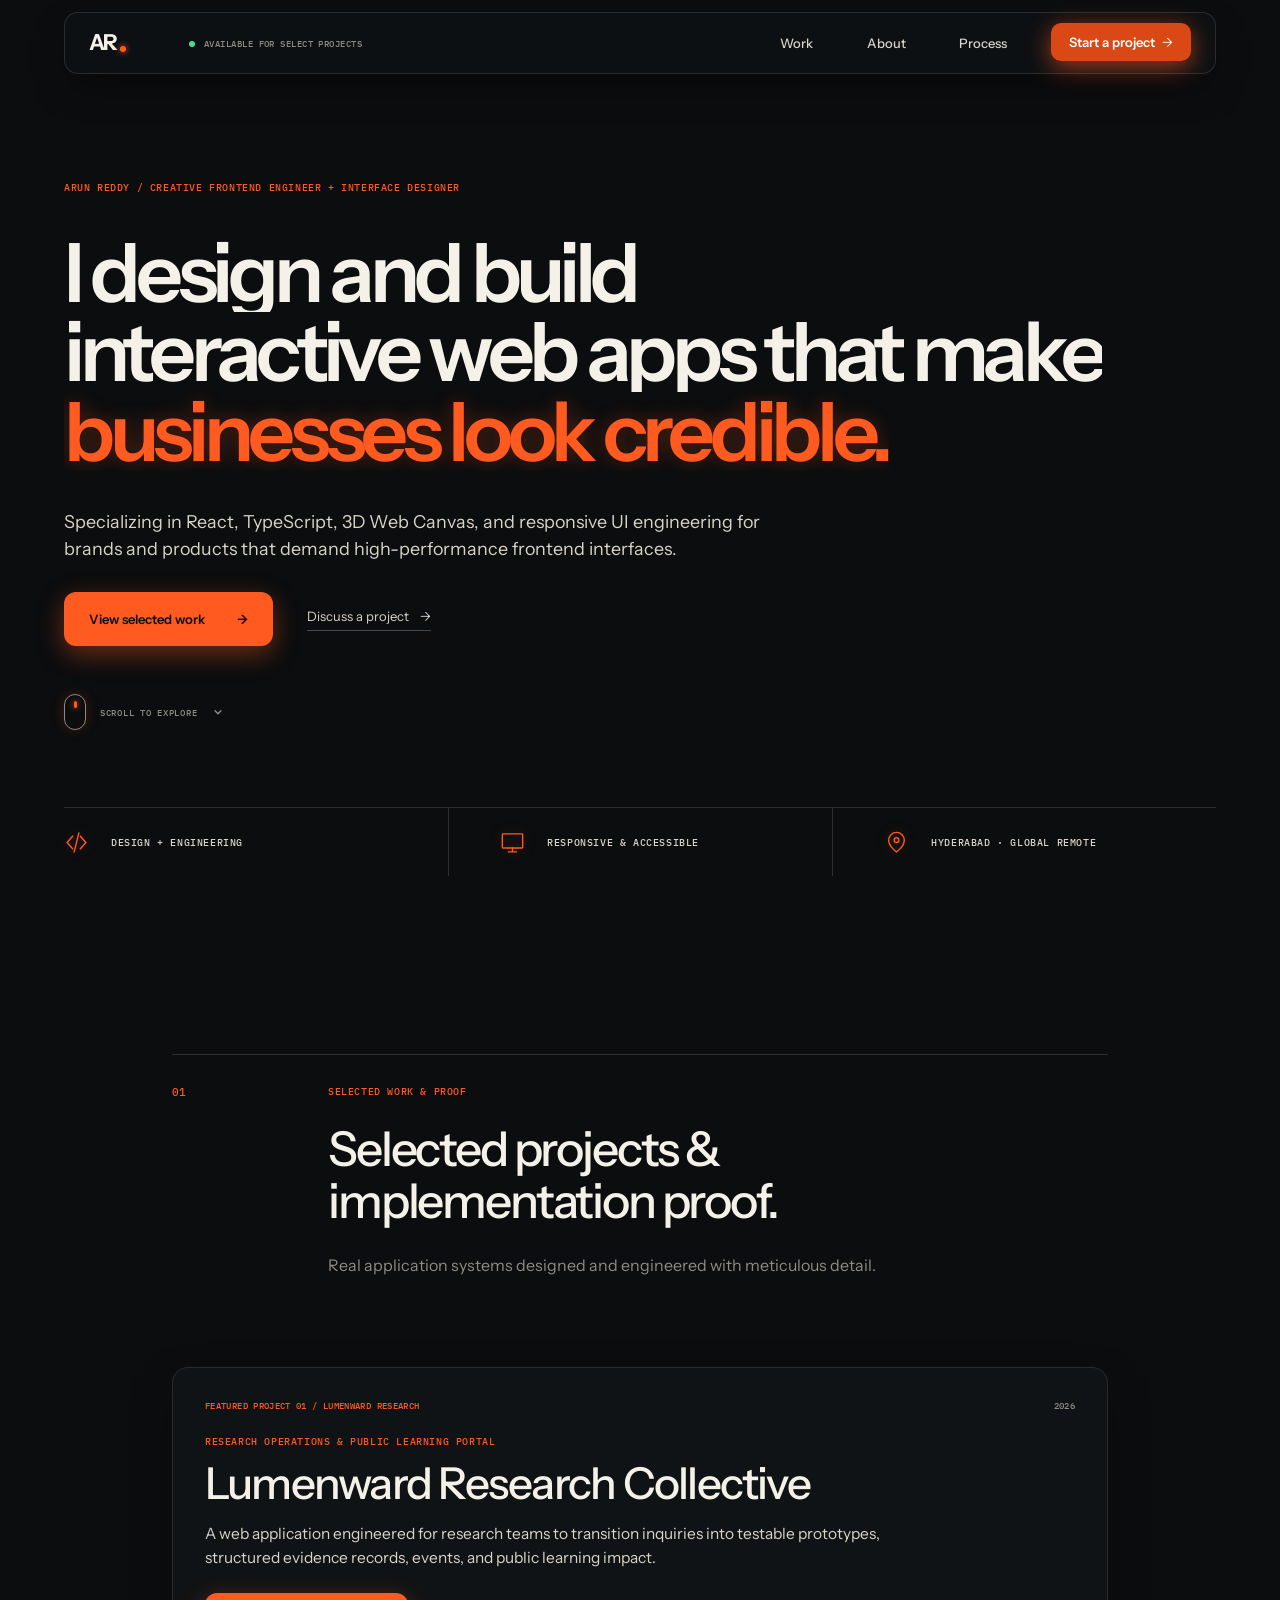
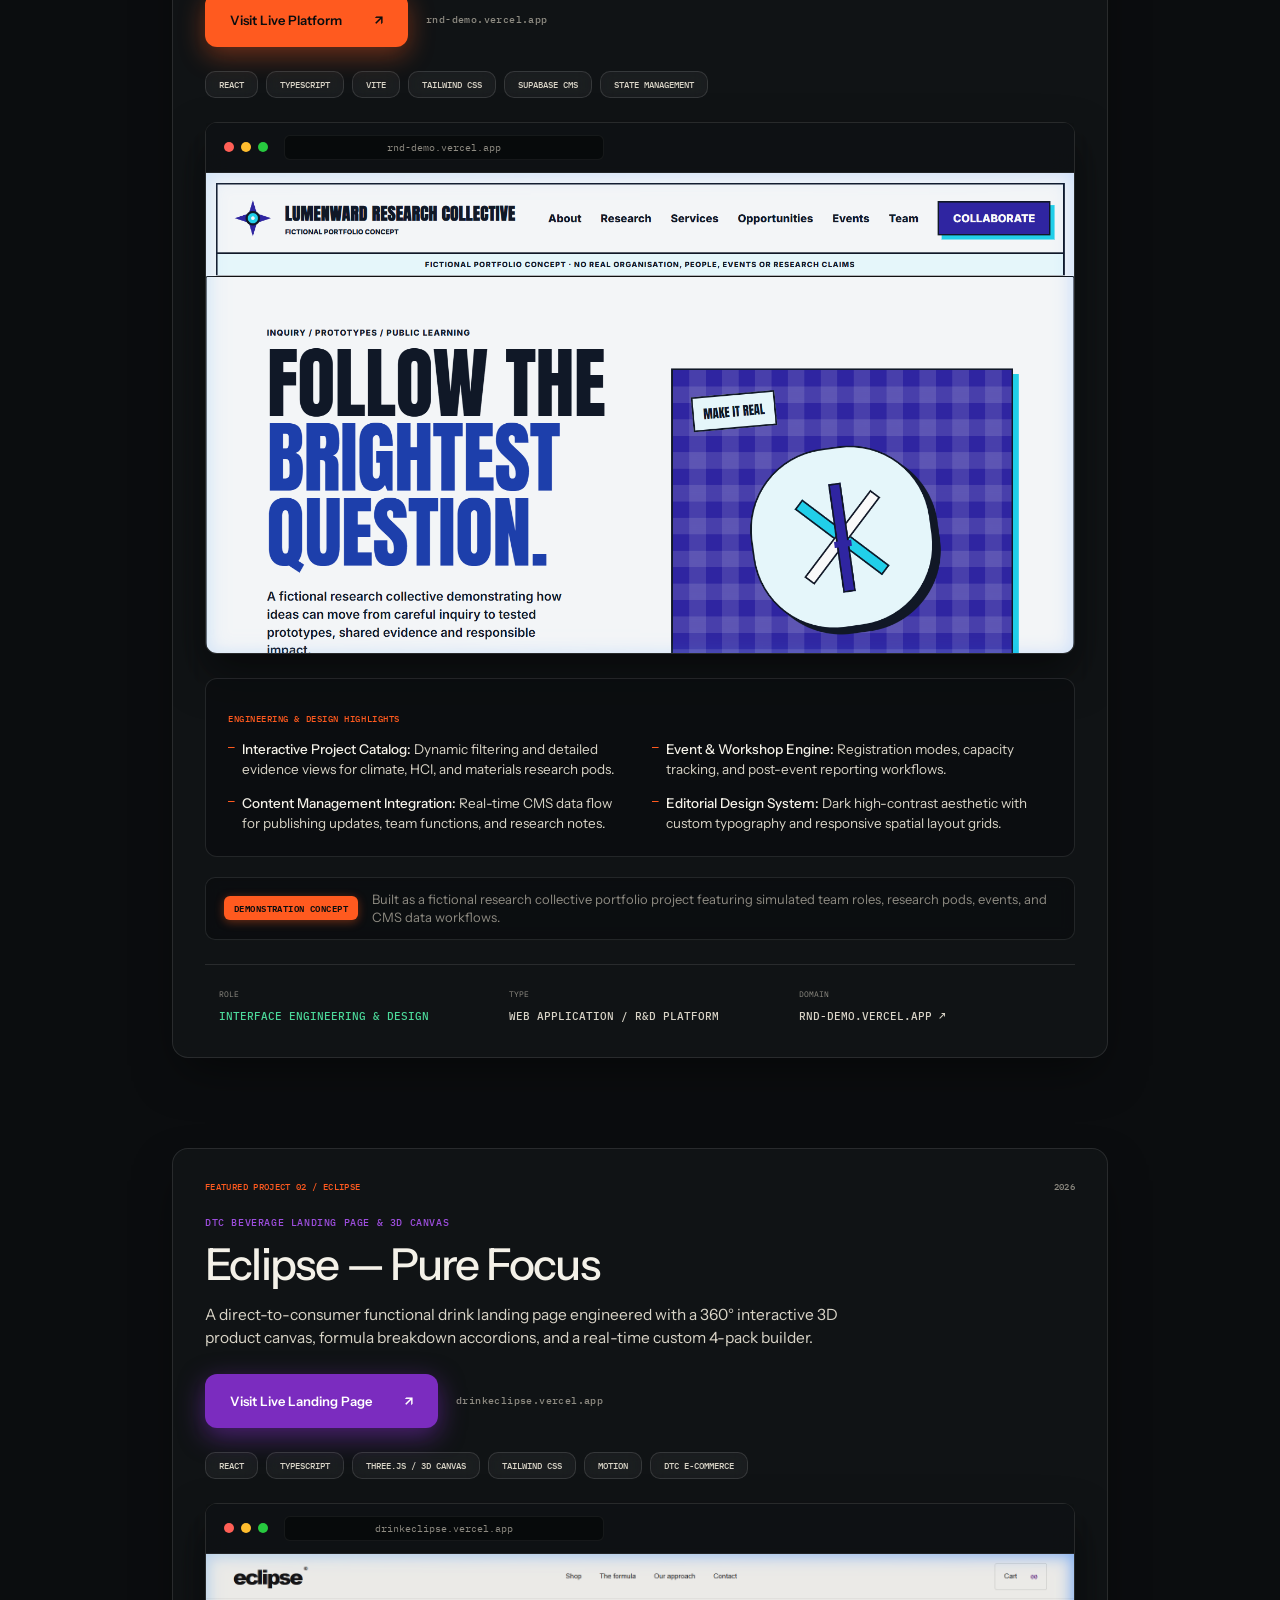
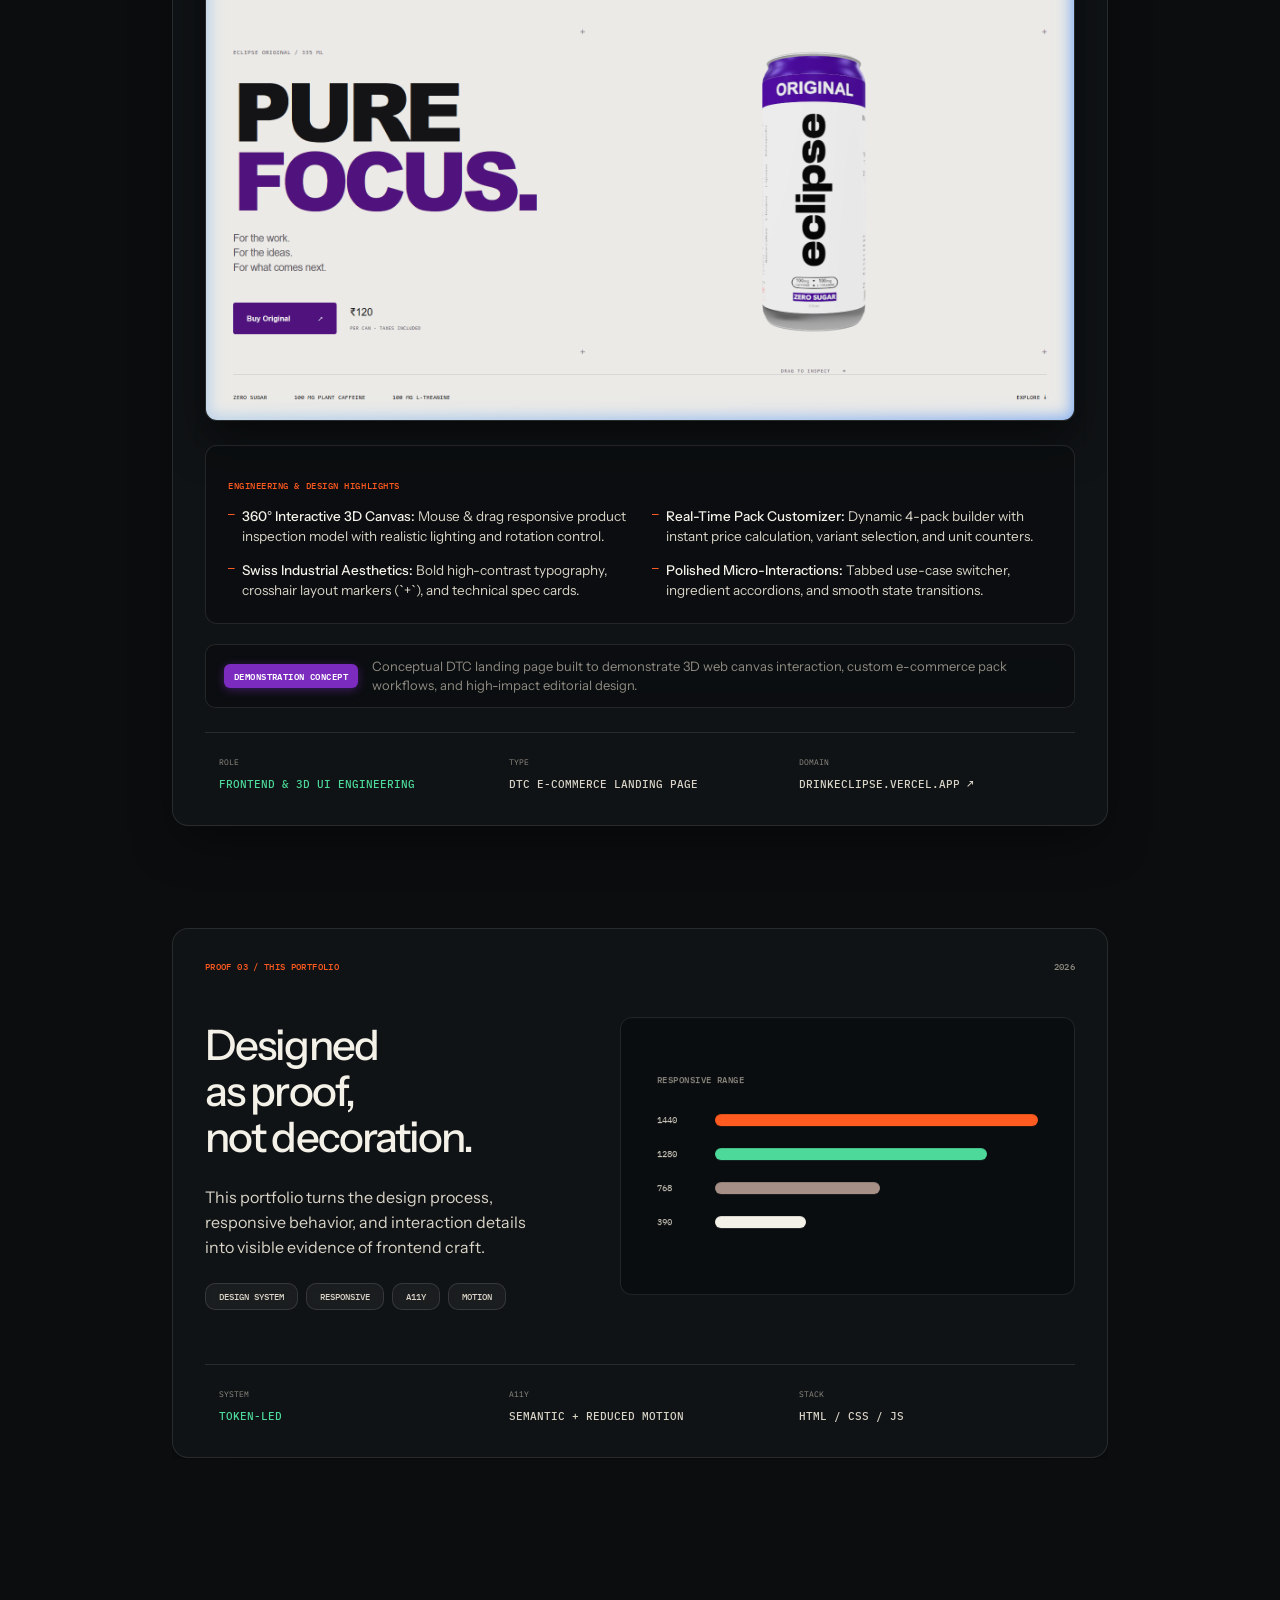
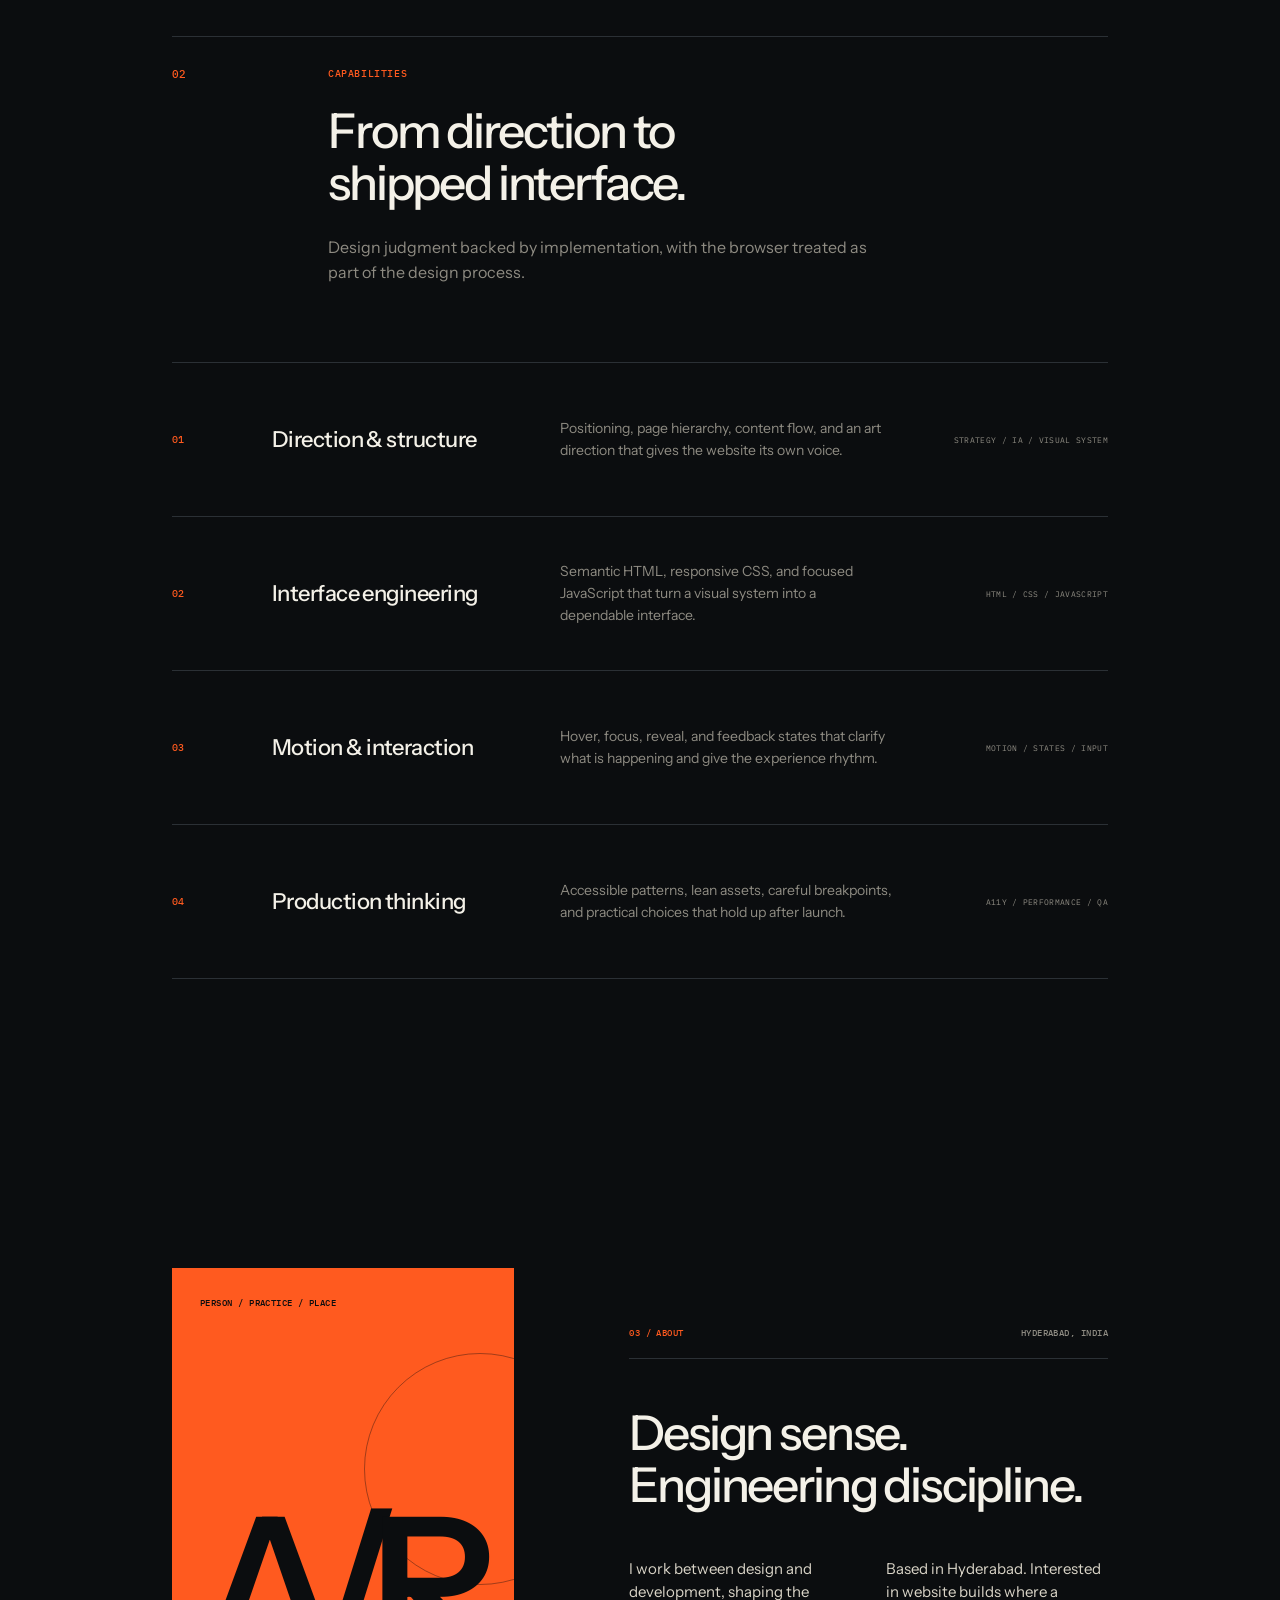
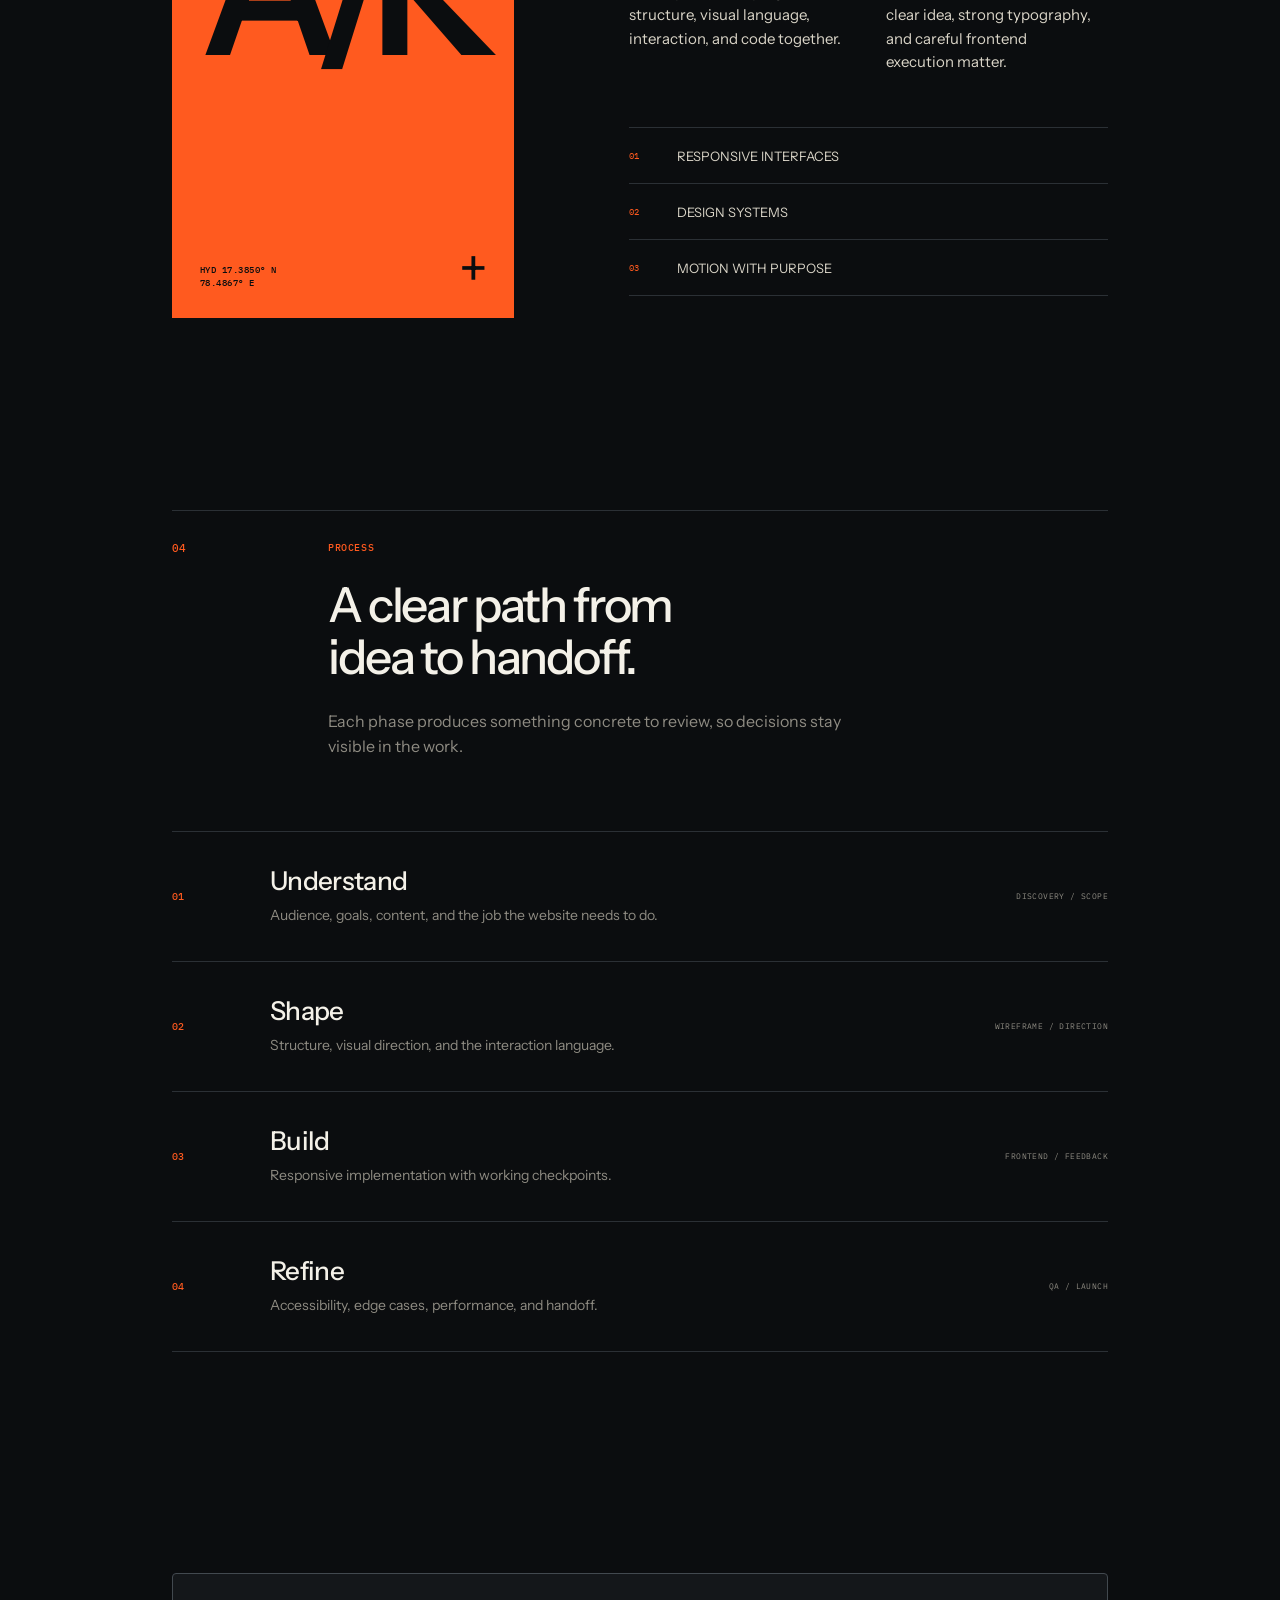
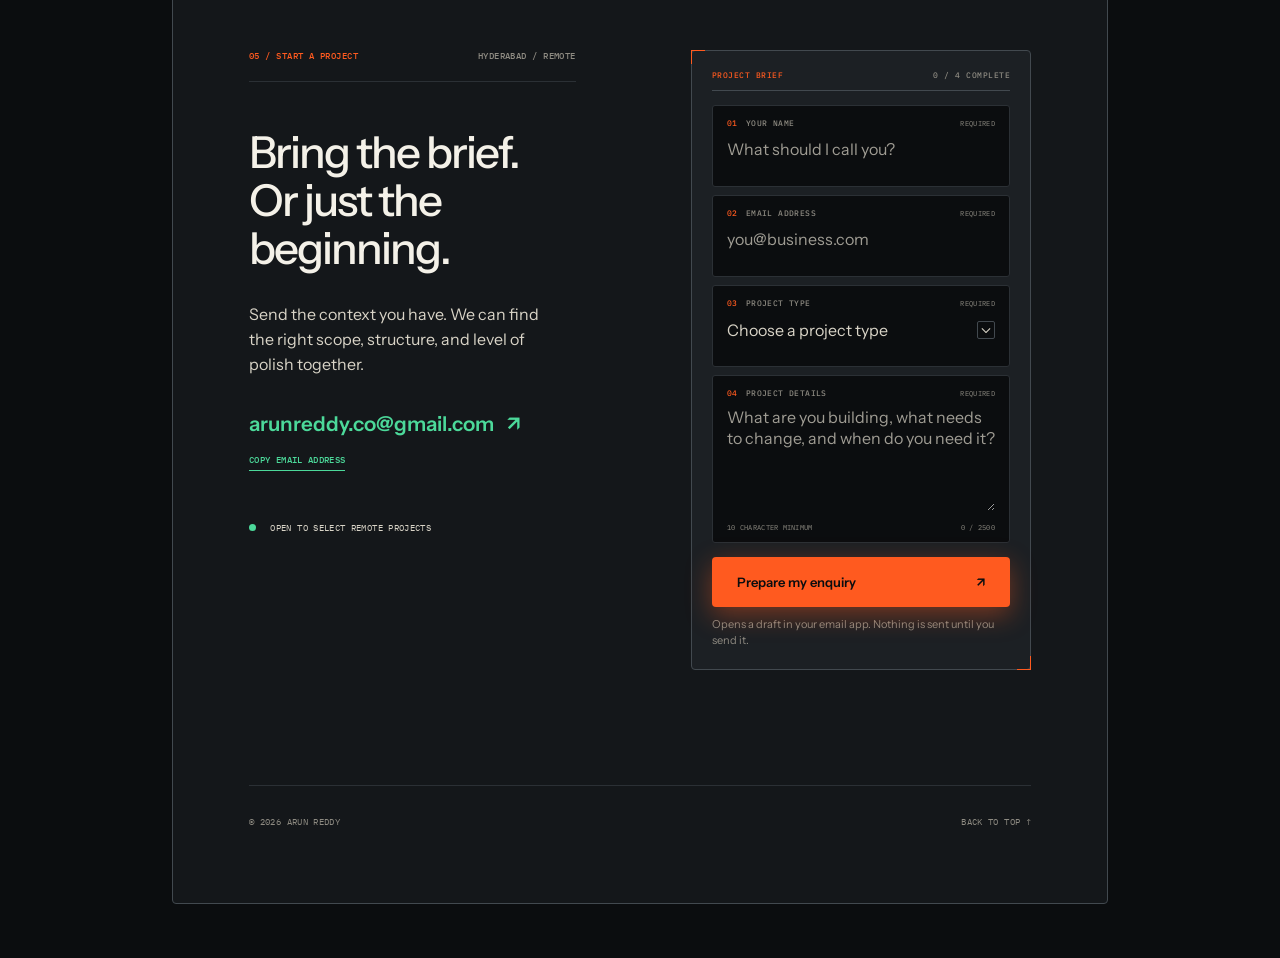
==== portfolio/index.html @ 7d965c07 "feat: complete SEO optimization and metadata setup for Cloudflare Pages" ====
<!doctype html>
<html lang="en">
<head>
  <meta charset="utf-8">
  <meta name="viewport" content="width=device-width, initial-scale=1">
  <meta name="theme-color" content="#0b0d0f">
  <title>Arun Reddy — Creative Frontend Engineer & Interface Designer</title>
  <meta name="description" content="Arun Reddy is a Creative Frontend Engineer & Interface Designer based in Hyderabad, India. Specializing in React, TypeScript, 3D Web Canvas, and motion-rich responsive web applications.">
  <meta name="keywords" content="Arun Reddy, Creative Frontend Engineer, Interface Designer Hyderabad, React Developer India, TypeScript, Three.js Developer, Responsive UI Engineering, Motion Design">
  <meta name="author" content="Arun Reddy">
  <link rel="canonical" href="https://arunreddy.pages.dev/">
  
  <!-- Open Graph / Facebook -->
  <meta property="og:type" content="website">
  <meta property="og:url" content="https://arunreddy.pages.dev/">
  <meta property="og:title" content="Arun Reddy — Creative Frontend Engineer & Interface Designer">
  <meta property="og:description" content="Creative Frontend Engineer & Interface Designer in Hyderabad. Crafting high-performance React applications, 3D Web Canvas interfaces, and responsive web products.">
  <meta property="og:image" content="https://arunreddy.pages.dev/assets/og-image.png">
  <meta property="og:locale" content="en_IN">
  <meta property="og:site_name" content="Arun Reddy Portfolio">

  <!-- Twitter Card -->
  <meta name="twitter:card" content="summary_large_image">
  <meta name="twitter:url" content="https://arunreddy.pages.dev/">
  <meta name="twitter:title" content="Arun Reddy — Creative Frontend Engineer & Interface Designer">
  <meta name="twitter:description" content="Creative Frontend Engineer & Interface Designer in Hyderabad. Specializing in React, Three.js 3D web canvas, and responsive UI engineering.">
  <meta name="twitter:image" content="https://arunreddy.pages.dev/assets/og-image.png">

  <link rel="preconnect" href="https://fonts.googleapis.com">
  <link rel="preconnect" href="https://fonts.gstatic.com" crossorigin>
  <link href="https://fonts.googleapis.com/css2?family=IBM+Plex+Mono:wght@400;500&family=Instrument+Sans:wdth,wght@75..100,400..700&display=swap" rel="stylesheet">
  <link rel="icon" href="assets/favicon.svg" type="image/svg+xml">
  <script>document.documentElement.classList.add('js')</script>
  <link rel="stylesheet" href="styles.css?v=15">

  <!-- Structured Data (JSON-LD) for Schema.org -->
  <script type="application/ld+json">
  {
    "@context": "https://schema.org",
    "@graph": [
      {
        "@type": "Person",
        "@id": "https://arunreddy.pages.dev/#person",
        "name": "Arun Reddy",
        "url": "https://arunreddy.pages.dev/",
        "email": "mailto:arunreddy.co@gmail.com",
        "jobTitle": "Creative Frontend Engineer & Interface Designer",
        "description": "Creative Frontend Engineer & Interface Designer specializing in React, TypeScript, Three.js 3D web canvas, and responsive design systems.",
        "address": {
          "@type": "PostalAddress",
          "addressLocality": "Hyderabad",
          "addressRegion": "Telangana",
          "addressCountry": "IN"
        },
        "knowsAbout": [
          "Frontend Engineering",
          "Interface Design",
          "React",
          "TypeScript",
          "Three.js",
          "Motion Design",
          "Responsive Design Systems",
          "Web Performance Optimization"
        ]
      },
      {
        "@type": "WebSite",
        "@id": "https://arunreddy.pages.dev/#website",
        "url": "https://arunreddy.pages.dev/",
        "name": "Arun Reddy — Portfolio",
        "description": "Personal developer portfolio of Arun Reddy, Creative Frontend Engineer & Interface Designer.",
        "publisher": {
          "@id": "https://arunreddy.pages.dev/#person"
        },
        "inLanguage": "en-US"
      },
      {
        "@type": "ItemList",
        "@id": "https://arunreddy.pages.dev/#projects",
        "name": "Featured Engineering Projects & Work Proof",
        "itemListElement": [
          {
            "@type": "ListItem",
            "position": 1,
            "item": {
              "@type": "SoftwareApplication",
              "name": "Lumenward Research Collective",
              "applicationCategory": "DeveloperApplication",
              "operatingSystem": "Web",
              "url": "https://rnd-demo.vercel.app",
              "description": "Research operations and public learning portal engineered with React, TypeScript, and Supabase CMS integration."
            }
          },
          {
            "@type": "ListItem",
            "position": 2,
            "item": {
              "@type": "SoftwareApplication",
              "name": "Eclipse Functional Drink",
              "applicationCategory": "ECommerceApplication",
              "operatingSystem": "Web",
              "url": "https://drinkeclipse.vercel.app",
              "description": "Direct-to-consumer beverage landing page with a 360° interactive Three.js 3D product canvas and custom pack builder."
            }
          }
        ]
      }
    ]
  }
  </script>
  <script src="app.js?v=10" defer></script>
</head>
<body>
  <a class="skip-link" href="#main">Skip to content</a>
  <header class="site-header" data-header>
    <div class="site-header__inner shell">
      <a class="wordmark" href="#main" aria-label="Arun Reddy, home"><span>AR</span><i aria-hidden="true"></i></a>
      <p class="site-status"><span class="status-dot" aria-hidden="true"></span>Available for select projects</p>
      <button class="menu-toggle" type="button" aria-expanded="false" aria-controls="primary-nav" aria-label="Open navigation menu"><span class="menu-label">Menu</span><span class="menu-icon" aria-hidden="true"></span></button>
      <nav class="primary-nav" id="primary-nav" aria-label="Main navigation">
        <a href="#work"><span class="nav-label">Work</span></a><a href="#about"><span class="nav-label">About</span></a><a href="#process"><span class="nav-label">Process</span></a><a class="primary-nav__contact" href="#contact"><span class="nav-label">Start a project <b aria-hidden="true">→</b></span></a>
      </nav>
    </div>
    <i class="site-progress" aria-hidden="true"></i>
  </header>

  <main id="main" tabindex="-1">
    <section class="hero shell" aria-labelledby="hero-title">
      <div class="hero__copy">
        <p class="eyebrow hero-meta">Arun Reddy / Creative Frontend Engineer + Interface Designer</p>
        <h1 id="hero-title"><span class="hero-line"><span>I design and build</span></span><br><span class="hero-line"><span>interactive web apps that make</span></span><br><span class="hero-line"><span><em>businesses look credible.</em></span></span></h1>
        <p class="hero__lede">Specializing in React, TypeScript, 3D Web Canvas, and responsive UI engineering for brands and products that demand high-performance frontend interfaces.</p>
        <div class="hero__actions">
          <a class="button button--primary" href="#work">View selected work <span aria-hidden="true">→</span></a>
          <a class="text-link" href="#contact">Discuss a project <span aria-hidden="true">→</span></a>
        </div>

        <a class="hero-scroll-indicator" href="#work" aria-label="Scroll down to selected work">
          <div class="mouse-icon">
            <span class="mouse-wheel"></span>
          </div>
          <span class="scroll-text">Scroll to explore</span>
          <svg class="scroll-arrow" viewBox="0 0 24 24" width="14" height="14" fill="none" stroke="currentColor" stroke-width="2.5" stroke-linecap="round" stroke-linejoin="round" aria-hidden="true"><path d="M7 10l5 5 5-5"/></svg>
        </a>
      </div>
      <ul class="hero-trust" aria-label="Service qualities">
        <li><svg viewBox="0 0 32 32" aria-hidden="true"><path d="m11 8-7 8 7 8M21 8l7 8-7 8M19 4l-6 24"/></svg><span>Design + Engineering</span></li>
        <li><svg viewBox="0 0 32 32" aria-hidden="true"><rect x="3" y="5" width="26" height="18" rx="1"/><path d="M11 28h10M16 23v5"/></svg><span>Responsive & Accessible</span></li>
        <li><svg viewBox="0 0 32 32" aria-hidden="true"><path d="M26 13c0 8-10 15-10 15S6 21 6 13a10 10 0 0 1 20 0Z"/><circle cx="16" cy="13" r="3"/></svg><span>Hyderabad · Global Remote</span></li>
      </ul>
    </section>

    <section class="section proof-section shell" id="work" aria-labelledby="work-title">
      <header class="section-heading reveal"><p class="section-heading__index">01</p><div><p class="eyebrow">Selected Work & Proof</p><h2 id="work-title">Selected projects & implementation proof.</h2><p>Real application systems designed and engineered with meticulous detail.</p></div></header>
      
      <article class="featured-project-card reveal">
        <div class="featured-project-card__head">
          <span>Featured Project 01 / Lumenward Research</span>
          <span>2026</span>
        </div>

        <div class="featured-project-card__intro">
          <p class="eyebrow project-eyebrow">Research Operations & Public Learning Portal</p>
          <h3>Lumenward Research Collective</h3>
          <p class="featured-project-card__lede">A web application engineered for research teams to transition inquiries into testable prototypes, structured evidence records, events, and public learning impact.</p>
          <div class="featured-project-card__actions">
            <a class="button button--primary" href="https://rnd-demo.vercel.app" target="_blank" rel="noopener noreferrer">
              Visit Live Platform <span aria-hidden="true">↗</span>
            </a>
            <span class="project-domain-badge">rnd-demo.vercel.app</span>
          </div>
          <ul class="tag-list" aria-label="Project stack & capabilities">
            <li>React</li>
            <li>TypeScript</li>
            <li>Vite</li>
            <li>Tailwind CSS</li>
            <li>Supabase CMS</li>
            <li>State Management</li>
          </ul>
        </div>

        <!-- Browser Mockup Screenshot Frame -->
        <div class="browser-mockup-frame" role="img" aria-label="Live screenshot preview of Lumenward Research Collective website inside a browser frame">
          <div class="browser-mockup-bar">
            <div class="browser-mockup-dots">
              <span></span><span></span><span></span>
            </div>
            <div class="browser-mockup-address">rnd-demo.vercel.app</div>
          </div>
          <div class="browser-mockup-screen">
            <img src="assets/lumenward-preview.png" alt="Lumenward Research Collective web application interface built with React and Supabase CMS" width="1200" height="750" loading="lazy">
          </div>
        </div>

        <div class="featured-project-card__highlights">
          <h4>Engineering & Design Highlights</h4>
          <ul class="highlights-grid">
            <li><strong>Interactive Project Catalog:</strong> Dynamic filtering and detailed evidence views for climate, HCI, and materials research pods.</li>
            <li><strong>Event & Workshop Engine:</strong> Registration modes, capacity tracking, and post-event reporting workflows.</li>
            <li><strong>Content Management Integration:</strong> Real-time CMS data flow for publishing updates, team functions, and research notes.</li>
            <li><strong>Editorial Design System:</strong> Dark high-contrast aesthetic with custom typography and responsive spatial layout grids.</li>
          </ul>
        </div>

        <!-- Fictional Demo Website Note -->
        <div class="demo-disclaimer-note">
          <span class="disclaimer-badge">Demonstration Concept</span>
          <span>Built as a fictional research collective portfolio project featuring simulated team roles, research pods, events, and CMS data workflows.</span>
        </div>

        <dl class="proof-panel__facts">
          <div><dt>Role</dt><dd>Interface Engineering & Design</dd></div>
          <div><dt>Type</dt><dd>Web Application / R&D Platform</dd></div>
          <div><dt>Domain</dt><dd><a href="https://rnd-demo.vercel.app" target="_blank" rel="noopener noreferrer">rnd-demo.vercel.app ↗</a></dd></div>
        </dl>
      </article>

      <!-- Featured Project 02: Eclipse -->
      <article class="featured-project-card reveal">
        <div class="featured-project-card__head">
          <span>Featured Project 02 / Eclipse</span>
          <span>2026</span>
        </div>

        <div class="featured-project-card__intro">
          <p class="eyebrow project-eyebrow" style="color: #9d4edd;">DTC Beverage Landing Page & 3D Canvas</p>
          <h3>Eclipse — Pure Focus</h3>
          <p class="featured-project-card__lede">A direct-to-consumer functional drink landing page engineered with a 360° interactive 3D product canvas, formula breakdown accordions, and a real-time custom 4-pack builder.</p>
          <div class="featured-project-card__actions">
            <a class="button button--primary button--purple" href="https://drinkeclipse.vercel.app" target="_blank" rel="noopener noreferrer">
              Visit Live Landing Page <span aria-hidden="true">↗</span>
            </a>
            <span class="project-domain-badge">drinkeclipse.vercel.app</span>
          </div>
          <ul class="tag-list" aria-label="Project stack & capabilities">
            <li>React</li>
            <li>TypeScript</li>
            <li>Three.js / 3D Canvas</li>
            <li>Tailwind CSS</li>
            <li>Motion</li>
            <li>DTC E-Commerce</li>
          </ul>
        </div>

        <!-- Browser Mockup Screenshot Frame -->
        <div class="browser-mockup-frame" role="img" aria-label="Live screenshot preview of Eclipse website inside a browser frame">
          <div class="browser-mockup-bar">
            <div class="browser-mockup-dots">
              <span></span><span></span><span></span>
            </div>
            <div class="browser-mockup-address">drinkeclipse.vercel.app</div>
          </div>
          <div class="browser-mockup-screen">
            <img src="assets/eclipse-preview.png" alt="Eclipse DTC functional beverage landing page featuring 3D product canvas built with Three.js and React" width="1200" height="750" loading="lazy">
          </div>
        </div>

        <div class="featured-project-card__highlights">
          <h4>Engineering & Design Highlights</h4>
          <ul class="highlights-grid">
            <li><strong>360° Interactive 3D Canvas:</strong> Mouse & drag responsive product inspection model with realistic lighting and rotation control.</li>
            <li><strong>Real-Time Pack Customizer:</strong> Dynamic 4-pack builder with instant price calculation, variant selection, and unit counters.</li>
            <li><strong>Swiss Industrial Aesthetics:</strong> Bold high-contrast typography, crosshair layout markers (`+`), and technical spec cards.</li>
            <li><strong>Polished Micro-Interactions:</strong> Tabbed use-case switcher, ingredient accordions, and smooth state transitions.</li>
          </ul>
        </div>

        <!-- Fictional Demo Website Note -->
        <div class="demo-disclaimer-note">
          <span class="disclaimer-badge disclaimer-badge--purple">Demonstration Concept</span>
          <span>Conceptual DTC landing page built to demonstrate 3D web canvas interaction, custom e-commerce pack workflows, and high-impact editorial design.</span>
        </div>

        <dl class="proof-panel__facts">
          <div><dt>Role</dt><dd>Frontend & 3D UI Engineering</dd></div>
          <div><dt>Type</dt><dd>DTC E-Commerce Landing Page</dd></div>
          <div><dt>Domain</dt><dd><a href="https://drinkeclipse.vercel.app" target="_blank" rel="noopener noreferrer">drinkeclipse.vercel.app ↗</a></dd></div>
        </dl>
      </article>

      <article class="proof-panel proof-panel--secondary reveal">
        <div class="proof-panel__head"><span>Proof 03 / This portfolio</span><span>2026</span></div>
        <div class="proof-panel__body">
          <div class="proof-panel__story"><h3>Designed as proof, not decoration.</h3><p>This portfolio turns the design process, responsive behavior, and interaction details into visible evidence of frontend craft.</p><ul class="tag-list" aria-label="Project qualities"><li>Design system</li><li>Responsive</li><li>A11y</li><li>Motion</li></ul></div>
          <div class="range-graphic" role="img" aria-label="Responsive design ranges for desktop, laptop, tablet and mobile"><p>Responsive range</p><div><span>1440</span><i style="--bar:100%;--bar-color:var(--orange)"></i></div><div><span>1280</span><i style="--bar:84%;--bar-color:var(--mint)"></i></div><div><span>768</span><i style="--bar:51%;--bar-color:var(--warm-neutral)"></i></div><div><span>390</span><i style="--bar:28%;--bar-color:var(--foreground)"></i></div></div>
        </div>
        <dl class="proof-panel__facts"><div><dt>System</dt><dd>Token-led</dd></div><div><dt>A11y</dt><dd>Semantic + reduced motion</dd></div><div><dt>Stack</dt><dd>HTML / CSS / JS</dd></div></dl>
      </article>
    </section>

    <section class="section capabilities shell" id="capabilities" aria-labelledby="capabilities-title">
      <header class="section-heading reveal"><p class="section-heading__index">02</p><div><p class="eyebrow">Capabilities</p><h2 id="capabilities-title">From direction to shipped interface.</h2><p>Design judgment backed by implementation, with the browser treated as part of the design process.</p></div></header>
      <div class="capability-list">
        <article class="capability-row reveal"><span>01</span><h3>Direction & structure</h3><p>Positioning, page hierarchy, content flow, and an art direction that gives the website its own voice.</p><small>Strategy / IA / visual system</small></article>
        <article class="capability-row reveal"><span>02</span><h3>Interface engineering</h3><p>Semantic HTML, responsive CSS, and focused JavaScript that turn a visual system into a dependable interface.</p><small>HTML / CSS / JavaScript</small></article>
        <article class="capability-row reveal"><span>03</span><h3>Motion & interaction</h3><p>Hover, focus, reveal, and feedback states that clarify what is happening and give the experience rhythm.</p><small>Motion / states / input</small></article>
        <article class="capability-row reveal"><span>04</span><h3>Production thinking</h3><p>Accessible patterns, lean assets, careful breakpoints, and practical choices that hold up after launch.</p><small>A11y / performance / QA</small></article>
      </div>
    </section>

    <section class="section about shell" id="about" aria-labelledby="about-title">
      <div class="about-mark reveal" aria-hidden="true"><span>Person / Practice / Place</span><strong>A/R</strong><small>HYD 17.3850° N<br>78.4867° E</small><i>+</i></div>
      <div class="about__copy reveal"><div class="about__meta"><span>03 / About</span><span>Hyderabad, India</span></div><h2 id="about-title">Design sense.<br>Engineering discipline.</h2><div class="about__text"><p>I work between design and development, shaping the structure, visual language, interaction, and code together.</p><p>Based in Hyderabad. Interested in website builds where a clear idea, strong typography, and careful frontend execution matter.</p></div><ul class="about__focus" aria-label="Areas of focus"><li><span>01</span>Responsive interfaces</li><li><span>02</span>Design systems</li><li><span>03</span>Motion with purpose</li></ul></div>
    </section>

    <section class="section process shell" id="process" aria-labelledby="process-title">
      <header class="section-heading reveal"><p class="section-heading__index">04</p><div><p class="eyebrow">Process</p><h2 id="process-title">A clear path from idea to handoff.</h2><p>Each phase produces something concrete to review, so decisions stay visible in the work.</p></div></header>
      <ol class="process-list"><li class="reveal"><span>01</span><div><h3>Understand</h3><p>Audience, goals, content, and the job the website needs to do.</p></div><small>Discovery / Scope</small></li><li class="reveal"><span>02</span><div><h3>Shape</h3><p>Structure, visual direction, and the interaction language.</p></div><small>Wireframe / Direction</small></li><li class="reveal"><span>03</span><div><h3>Build</h3><p>Responsive implementation with working checkpoints.</p></div><small>Frontend / Feedback</small></li><li class="reveal"><span>04</span><div><h3>Refine</h3><p>Accessibility, edge cases, performance, and handoff.</p></div><small>QA / Launch</small></li></ol>
    </section>

    <section class="contact shell" id="contact" aria-labelledby="contact-title">
      <div class="contact__panel reveal">
        <div class="contact__copy"><div class="contact__meta"><span>05 / Start a project</span><span>Hyderabad / Remote</span></div><h2 id="contact-title">Bring the brief.<br>Or just the beginning.</h2><p>Send the context you have. We can find the right scope, structure, and level of polish together.</p><a class="contact__email" href="mailto:arunreddy.co@gmail.com">arunreddy.co@gmail.com <span aria-hidden="true">↗</span></a><button class="copy-email" type="button">Copy email address</button><p class="copy-status" role="status" aria-live="polite"></p><p class="availability"><i aria-hidden="true"></i> Open to select remote projects</p></div>
        <form id="project-form" class="project-form" novalidate>
          <div class="project-form__head">
            <span>Project brief</span><span data-form-progress>0 / 4 complete</span>
            <div class="form-progress" aria-hidden="true"><i data-form-progress-bar></i></div>
          </div>
          <div class="project-form__grid">
            <div class="field" data-field>
              <div class="field__meta"><label for="client-name"><span>01</span>Your name</label><span class="field__state" data-field-state>Required</span></div>
              <input id="client-name" name="name" autocomplete="name" required maxlength="100" placeholder="What should I call you?">
            </div>
            <div class="field" data-field>
              <div class="field__meta"><label for="client-email"><span>02</span>Email address</label><span class="field__state" data-field-state>Required</span></div>
              <input id="client-email" name="email" type="email" autocomplete="email" required maxlength="200" placeholder="you@business.com">
            </div>
            <div class="field field--wide field--select" data-field>
              <div class="field__meta"><span class="field__label" id="project-type-label"><span>03</span>Project type</span><span class="field__state" data-field-state>Required</span></div>
              <select class="select-native" id="project-type" name="type" tabindex="-1" aria-hidden="true"><option value=""></option><option>Business website</option><option>Ecommerce website</option><option>Website refresh</option><option>Something else</option></select>
              <button class="select-trigger" type="button" aria-haspopup="listbox" aria-expanded="false" aria-controls="project-type-options" aria-labelledby="project-type-label project-type-value">
                <span id="project-type-value" data-select-value>Choose a project type</span><i class="select-chevron" aria-hidden="true"></i>
              </button>
              <div class="select-menu" id="project-type-options" role="listbox" aria-labelledby="project-type-label" hidden>
                <button class="select-option" type="button" role="option" aria-selected="false" data-value="Business website"><span>01</span>Business website</button>
                <button class="select-option" type="button" role="option" aria-selected="false" data-value="Ecommerce website"><span>02</span>Ecommerce website</button>
                <button class="select-option" type="button" role="option" aria-selected="false" data-value="Website refresh"><span>03</span>Website refresh</button>
                <button class="select-option" type="button" role="option" aria-selected="false" data-value="Something else"><span>04</span>Something else</button>
              </div>
            </div>
            <div class="field field--wide field--details" data-field>
              <div class="field__meta"><label for="project-details"><span>04</span>Project details</label><span class="field__state" data-field-state>Required</span></div>
              <textarea id="project-details" name="details" required minlength="10" maxlength="2500" rows="4" placeholder="What are you building, what needs to change, and when do you need it?"></textarea>
              <div class="field__foot"><span>10 character minimum</span><span data-details-count>0 / 2500</span></div>
            </div>
          </div>
          <button class="button button--primary form-submit" type="submit"><span>Prepare my enquiry</span><span aria-hidden="true">↗</span></button>
          <p class="form-note">Opens a draft in your email app. Nothing is sent until you send it.</p>
          <p id="form-status" class="form-status" role="status" aria-live="polite"></p>
          <button id="download-brief" class="text-link download-brief" type="button" hidden>Download enquiry as text <span aria-hidden="true">↓</span></button>
        </form>
        <footer class="contact__footer"><span>© 2026 Arun Reddy</span><a href="#main">Back to top ↑</a></footer>
      </div>
    </section>
  </main>
</body>
</html>
---- portfolio/styles.css ----
@charset "UTF-8";

:root {
  --canvas: #0b0d0f;
  --surface: #14171a;
  --surface-strong: #1c2024;
  --foreground: #f4f1e8;
  --secondary: #d9d4c7;
  --muted: #8e8b82;
  --line: #2b3035;
  --line-strong: #42494f;
  --orange: #ff5a1f;
  --orange-deep: #d94815;
  --mint: #4cd99a;
  --mint-deep: #006b3b;
  --warm-neutral: #a68f86;
  --shell: 1296px;
  --gutter: clamp(24px, 5vw, 72px);
  --section-space: clamp(104px, 12vw, 176px);
  --sans: "Instrument Sans", Arial, Helvetica, sans-serif;
  --mono: "IBM Plex Mono", "Courier New", monospace;
  --ease-out: cubic-bezier(.16, 1, .3, 1);
  --ease-state: cubic-bezier(.2, .8, .2, 1);
  --motion-fast: 180ms;
  --motion-medium: 460ms;
  --motion-large: 760ms;
  --scroll-progress: 0;
}

*, *::before, *::after { box-sizing: border-box; }
html { color-scheme: dark; scroll-behavior: smooth; scroll-padding-top: 88px; overflow-x: clip; }
body { margin: 0; min-width: 320px; overflow-x: clip; background: var(--canvas); color: var(--foreground); font-family: var(--sans); -webkit-font-smoothing: antialiased; }
body.menu-open { overflow: hidden; }
a { color: inherit; text-decoration: none; }
button, input, select, textarea { color: inherit; font: inherit; }
button { cursor: pointer; }
img { display: block; max-width: 100%; }
h1, h2, h3, p, ol, ul, dl, dd { margin: 0; }
ol, ul { padding: 0; list-style: none; }
h1, h2, h3 { text-wrap: balance; }
p { line-height: 1.55; text-wrap: pretty; }
::selection { background: var(--mint); color: var(--canvas); }
:focus-visible { outline: 2px solid var(--mint); outline-offset: 5px; }
[hidden] { display: none !important; }
.shell { width: min(var(--shell), calc(100% - (var(--gutter) * 2))); margin-inline: auto; }
.section { padding-block: var(--section-space); }
.eyebrow { color: var(--orange); font: 500 10px/1.4 var(--mono); letter-spacing: .06em; text-transform: uppercase; }
.skip-link { position: fixed; top: 12px; left: 12px; z-index: 100; padding: 12px 16px; background: var(--foreground); color: var(--canvas); transform: translateY(-160%); transition: transform 160ms var(--ease-state); }
.skip-link:focus { transform: none; }

/* Navigation */
.site-header { position: fixed; inset: 12px 0 auto; z-index: 40; transition: transform 260ms var(--ease-out); pointer-events: none; }
.site-header__inner { min-height: 62px; display: grid; grid-template-columns: 100px 1fr auto; align-items: center; border-radius: 14px; background: rgba(15, 18, 21, 0.78); backdrop-filter: blur(20px) saturate(180%); border: 1px solid rgba(255, 255, 255, 0.12); box-shadow: 0 16px 36px -10px rgba(0, 0, 0, 0.5); pointer-events: auto; padding-inline: 24px; transition: background 260ms var(--ease-state), border-color 260ms var(--ease-state), box-shadow 260ms var(--ease-state); }
.site-header.is-scrolled .site-header__inner { background: rgba(20, 24, 28, 0.9); border-color: rgba(255, 255, 255, 0.16); box-shadow: 0 20px 40px -12px rgba(0, 0, 0, 0.75), 0 0 0 1px color-mix(in srgb, var(--orange) 25%, transparent); }
.site-progress { position: absolute; right: 24px; bottom: 0; left: 24px; height: 2px; border-radius: 2px; background: var(--orange); transform: scaleX(var(--scroll-progress)); transform-origin: left; will-change: transform; box-shadow: 0 0 8px var(--orange); }
.wordmark { display: inline-flex; align-items: flex-end; width: max-content; font-size: 22px; font-weight: 700; letter-spacing: -.08em; line-height: .9; }
.wordmark i { width: 6px; height: 6px; margin: 0 0 1px 4px; background: var(--orange); border-radius: 50%; box-shadow: 0 0 6px var(--orange); }
.site-status { justify-self: start; color: var(--muted); font: 500 9px/1 var(--mono); letter-spacing: .05em; text-transform: uppercase; }
.status-dot { display: inline-block; width: 6px; height: 6px; margin-right: 9px; border-radius: 50%; background: var(--mint); animation: signal 2.4s ease-out infinite; }
@keyframes signal { 50% { box-shadow: 0 0 0 6px color-mix(in srgb, var(--mint) 0%, transparent); } }
.primary-nav { display: flex; align-items: center; gap: clamp(16px, 2vw, 32px); }
.primary-nav a { position: relative; display: inline-flex; align-items: center; gap: 8px; padding: 7px 14px; border-radius: 10px; color: var(--secondary); font-size: 13px; font-weight: 500; transition: color 160ms var(--ease-state), background 160ms var(--ease-state); }
.primary-nav .nav-index { color: var(--muted); font: 400 9px var(--mono); }
.primary-nav .nav-label { display: inline-flex; align-items: center; gap: 7px; }
.primary-nav a::after { content: ""; position: absolute; inset: 0; border-radius: 10px; background: rgba(255, 255, 255, 0.08); transform: scale(0.92); opacity: 0; transition: transform 200ms var(--ease-out), opacity 200ms var(--ease-state); z-index: -1; }
.primary-nav a:hover, .primary-nav a[aria-current="true"] { color: var(--foreground); }
.primary-nav a:hover::after, .primary-nav a[aria-current="true"]::after { transform: scale(1); opacity: 1; }
.primary-nav a.primary-nav__contact { min-height: 38px; align-items: center; margin-left: 4px; padding: 0 18px; border-radius: 10px; background: var(--orange); color: var(--canvas); font-weight: 600; box-shadow: 0 4px 18px color-mix(in srgb, var(--orange) 45%, transparent); transition: transform 160ms var(--ease-out), background 160ms var(--ease-state), box-shadow 160ms var(--ease-state); }
.primary-nav a.primary-nav__contact::after { display: none; }
.primary-nav a.primary-nav__contact:hover, .primary-nav a.primary-nav__contact[aria-current="true"] { background: var(--orange-deep); color: #ffffff; transform: translateY(-1px); box-shadow: 0 6px 24px color-mix(in srgb, var(--orange) 60%, transparent); }
.primary-nav__contact b { color: currentColor; font-weight: 400; }
.menu-toggle { display: none; border: 0; background: transparent; }

/* Hero */
.hero { min-height: 100svh; display: grid; grid-template-rows: 1fr auto; align-items: center; padding-top: 104px; padding-bottom: 24px; }
.hero__copy { align-self: center; padding-block: clamp(24px, 3.5vh, 42px); }
.hero-meta { margin-bottom: clamp(28px, 3vw, 40px); }
.hero h1 { width: 100%; max-width: 1160px; font-size: clamp(72px, 6.4vw, 92px); font-weight: 600; letter-spacing: -.065em; line-height: .97; }
.hero h1 em { color: var(--orange); font-style: normal; text-shadow: 0 0 20px color-mix(in srgb, var(--orange) 30%, transparent); }
.hero-line { display: inline-block; overflow: hidden; vertical-align: bottom; }
.hero-line > span { display: inline-block; }
.hero__lede { max-width: 710px; margin-top: clamp(28px, 3vw, 38px); color: var(--secondary); font-size: clamp(17px, 1.4vw, 20px); line-height: 1.48; }
.hero__actions { display: flex; align-items: center; gap: 34px; margin-top: 30px; }
.button { min-height: 54px; display: inline-flex; align-items: center; justify-content: space-between; gap: 32px; border: 1px solid rgba(255, 255, 255, 0.12); border-radius: 12px; padding: 0 24px; font-size: 13px; font-weight: 600; backdrop-filter: blur(12px); transition: color 160ms var(--ease-state), background 160ms var(--ease-state), border-color 160ms var(--ease-state), transform 160ms var(--ease-out), box-shadow 160ms var(--ease-state); }
.button--primary { background: var(--orange); color: var(--canvas); border-color: transparent; box-shadow: 0 8px 26px color-mix(in srgb, var(--orange) 40%, transparent); }
.button--primary:hover { background: var(--orange-deep); color: #ffffff; transform: translateY(-2px); box-shadow: 0 10px 28px color-mix(in srgb, var(--orange) 60%, transparent); }
.button--primary:active { background: var(--orange-deep); transform: translateY(0); }
.button--purple { background: #7b2cbf; color: #ffffff; border-color: transparent; box-shadow: 0 8px 26px rgba(123, 44, 191, 0.55); }
.button--purple:hover { background: #9d4edd; color: #ffffff; transform: translateY(-2px); box-shadow: 0 10px 28px rgba(123, 44, 191, 0.65); }
.button--purple:active { background: #5a189a; transform: translateY(0); }
.text-link { display: inline-flex; width: max-content; align-items: center; gap: 11px; border: 0; border-bottom: 1px solid var(--line-strong); padding: 0 0 6px; background: transparent; color: var(--secondary); font-size: 13px; transition: color 160ms var(--ease-state), border-color 160ms var(--ease-state); }
.text-link:hover { color: var(--foreground); border-color: var(--orange); }

/* Animated Hero Scroll Indicator */
.hero-scroll-indicator { display: inline-flex; align-items: center; gap: 14px; margin-top: clamp(34px, 4vw, 48px); color: var(--muted); font: 500 9px var(--mono); letter-spacing: .08em; text-transform: uppercase; transition: color 200ms var(--ease-state), transform 200ms var(--ease-out); text-decoration: none; width: max-content; }
.hero-scroll-indicator:hover { color: var(--orange); transform: translateY(2px); }
.mouse-icon { width: 22px; height: 36px; border: 1.8px solid currentColor; border-radius: 12px; position: relative; display: flex; justify-content: center; padding-top: 6px; box-shadow: 0 0 14px color-mix(in srgb, var(--orange) 20%, transparent); transition: border-color 200ms var(--ease-state); }
.mouse-wheel { width: 3px; height: 7px; background: var(--orange); border-radius: 2px; animation: mouseScroll 1.8s infinite cubic-bezier(.65, 0, .35, 1); box-shadow: 0 0 6px var(--orange); }
.scroll-arrow { stroke: currentColor; animation: bounceArrow 1.8s infinite cubic-bezier(.65, 0, .35, 1); transition: transform 200ms var(--ease-out); }

@keyframes mouseScroll {
  0% { transform: translateY(0); opacity: 1; }
  60% { transform: translateY(11px); opacity: 0; }
  100% { transform: translateY(0); opacity: 0; }
}

@keyframes bounceArrow {
  0%, 100% { transform: translateY(0); }
  50% { transform: translateY(5px); }
}

.viewport-signal { padding: 20px; }
.viewport-signal > p, .range-graphic > p { margin-bottom: 18px; color: var(--muted); font: 500 9px var(--mono); letter-spacing: .05em; text-transform: uppercase; }
.viewport-signal > div, .range-graphic > div { display: grid; grid-template-columns: 38px 1fr; gap: 14px; align-items: center; min-height: 28px; }
.viewport-signal span, .range-graphic span { color: var(--secondary); font: 400 9px var(--mono); }
.viewport-signal i, .range-graphic i { width: var(--bar); height: 9px; display: block; border-radius: 20px; background: var(--bar-color); }
.hero-trust { display: grid; grid-template-columns: repeat(3, 1fr); border-top: 1px solid var(--line); }
.hero-trust li { min-height: 68px; display: flex; align-items: center; gap: 22px; color: var(--secondary); font: 500 10px var(--mono); letter-spacing: .06em; text-transform: uppercase; }
.hero-trust li + li { border-left: 1px solid var(--line); padding-left: clamp(24px, 4vw, 58px); }
.hero-trust svg { width: 25px; height: 25px; flex: 0 0 auto; fill: none; stroke: var(--orange); stroke-width: 1.8; stroke-linecap: square; stroke-linejoin: miter; filter: drop-shadow(0 0 6px color-mix(in srgb, var(--orange) 30%, transparent)); }

.proof-section, .capabilities, .about, .process, .contact { width: min(936px, calc(100% - (var(--gutter) * 2))); }

/* Reusable section heading */
.section-heading { display: grid; grid-template-columns: minmax(90px, 2fr) minmax(0, 10fr); padding-top: 30px; border-top: 1px solid var(--line); }
.section-heading__index { color: var(--orange); font: 500 11px var(--mono); }
.section-heading .eyebrow { margin-bottom: 24px; }
.section-heading h2 { max-width: 620px; font-size: 48px; font-weight: 500; letter-spacing: -.045em; line-height: 52px; }
.section-heading div > p:last-child { max-width: 560px; margin-top: 26px; color: var(--muted); font-size: 16px; }

/* Proof */
.proof-panel { position: relative; margin-top: clamp(66px, 8vw, 104px); overflow: hidden; border: 1px solid rgba(255, 255, 255, 0.1); border-radius: 16px; padding: 32px; background: rgba(20, 23, 26, 0.65); backdrop-filter: blur(16px) saturate(160%); box-shadow: 0 20px 48px -12px rgba(0, 0, 0, 0.5); }
.proof-panel::after { content: ""; position: absolute; z-index: 0; inset: 0; pointer-events: none; background: radial-gradient(600px circle at var(--proof-x, 50%) var(--proof-y, 50%), color-mix(in srgb, var(--orange) 12%, transparent), transparent 70%); opacity: 0; transition: opacity 260ms var(--ease-state); }
.proof-panel.is-pointer-active::after { opacity: 1; }
.proof-panel > * { position: relative; z-index: 1; }
.proof-panel__head { display: flex; justify-content: space-between; color: var(--muted); font: 500 9px var(--mono); letter-spacing: .04em; text-transform: uppercase; }
.proof-panel__head span:first-child { color: var(--orange); }
.proof-panel__body { min-height: 392px; display: grid; grid-template-columns: minmax(0, 5fr) minmax(360px, 7fr); gap: clamp(40px, 7vw, 96px); align-items: center; padding-block: 38px 42px; }
.proof-panel__story h3 { max-width: 420px; font-size: 42px; font-weight: 500; letter-spacing: -.045em; line-height: 46px; }
.proof-panel__story > p { max-width: 470px; margin-top: 25px; color: var(--secondary); font-size: 16px; }
.tag-list { display: flex; flex-wrap: wrap; gap: 8px; margin-top: 24px; }
.tag-list li { border: 1px solid rgba(255, 255, 255, 0.12); border-radius: 10px; padding: 7px 13px; color: var(--secondary); font: 500 9px var(--mono); text-transform: uppercase; background: rgba(255, 255, 255, 0.04); backdrop-filter: blur(8px); transition: color 180ms var(--ease-state), border-color 180ms var(--ease-state), background 180ms var(--ease-state), transform 180ms var(--ease-out); }
.tag-list li:hover { color: var(--foreground); border-color: rgba(255, 255, 255, 0.25); background: rgba(255, 255, 255, 0.08); transform: translateY(-1px); }
.range-graphic { min-height: 278px; display: flex; flex-direction: column; justify-content: center; padding: 36px; border: 1px solid rgba(255, 255, 255, 0.1); border-radius: 12px; background: rgba(11, 13, 15, 0.8); transform: translate3d(0, var(--proof-depth-y, 0), 0); will-change: transform; }
.range-graphic > div { grid-template-columns: 44px 1fr; min-height: 34px; }
.range-graphic i { height: 12px; }
.proof-panel__facts { display: grid; grid-template-columns: repeat(3, 1fr); border-top: 1px solid rgba(255, 255, 255, 0.1); }
.proof-panel__facts > div { padding: 24px 14px 2px; }
.proof-panel__facts dt { margin-bottom: 10px; color: var(--muted); font: 400 8px var(--mono); text-transform: uppercase; }
.proof-panel__facts dd { color: var(--secondary); font: 500 11px var(--mono); text-transform: uppercase; }
.proof-panel__facts > div:first-child dd { color: var(--mint); }

/* Section Scroll Margin Alignment */
.section[id], .contact[id] { scroll-margin-top: calc(var(--section-space) * -1 + 84px); }

/* Featured Project Card */
.featured-project-card { position: relative; margin-top: clamp(64px, 7vw, 100px); overflow: hidden; border: 1px solid rgba(255, 255, 255, 0.1); border-radius: 16px; padding: 32px; background: rgba(20, 23, 26, 0.65); backdrop-filter: blur(16px) saturate(160%); box-shadow: 0 20px 48px -12px rgba(0, 0, 0, 0.5); transition: border-color 260ms var(--ease-state), box-shadow 260ms var(--ease-state), transform 260ms var(--ease-out); }
.featured-project-card::after { content: ""; position: absolute; z-index: 0; inset: 0; pointer-events: none; background: radial-gradient(700px circle at var(--card-x, 50%) var(--card-y, 50%), color-mix(in srgb, var(--orange) 14%, transparent), transparent 70%); opacity: 0; transition: opacity 260ms var(--ease-state); }
.featured-project-card.is-pointer-active::after { opacity: 1; }
.featured-project-card:hover { border-color: rgba(255, 255, 255, 0.22); box-shadow: 0 28px 56px -12px rgba(0, 0, 0, 0.65), 0 0 0 1px color-mix(in srgb, var(--orange) 30%, transparent); transform: translateY(-3px); }
.featured-project-card > * { position: relative; z-index: 1; }

.featured-project-card__head { display: flex; justify-content: space-between; color: var(--muted); font: 500 9px var(--mono); letter-spacing: .04em; text-transform: uppercase; }
.featured-project-card__head span:first-child { color: var(--orange); }

/* Browser Mockup Frame */
.browser-mockup-frame { margin-top: 24px; border: 1px solid rgba(255, 255, 255, 0.12); border-radius: 12px; background: rgba(11, 13, 15, 0.9); overflow: hidden; box-shadow: 0 20px 40px rgba(0, 0, 0, 0.5); }
.browser-mockup-bar { display: flex; align-items: center; gap: 16px; padding: 12px 18px; background: rgba(16, 19, 22, 0.85); backdrop-filter: blur(12px); border-bottom: 1px solid rgba(255, 255, 255, 0.08); }
.browser-mockup-dots { display: flex; gap: 7px; }
.browser-mockup-dots span { width: 10px; height: 10px; border-radius: 50%; }
.browser-mockup-dots span:nth-child(1) { background: #ff5f56; }
.browser-mockup-dots span:nth-child(2) { background: #ffbd2e; }
.browser-mockup-dots span:nth-child(3) { background: #27c93f; }
.browser-mockup-address { flex: 1; max-width: 320px; padding: 5px 14px; border-radius: 6px; background: rgba(0, 0, 0, 0.4); color: var(--muted); font: 400 10px var(--mono); text-align: center; border: 1px solid rgba(255, 255, 255, 0.06); }
.browser-mockup-screen { overflow: hidden; max-height: 480px; background: var(--canvas); }
.browser-mockup-screen img { width: 100%; height: auto; display: block; object-fit: cover; object-position: top center; transition: transform 400ms var(--ease-out); }
.browser-mockup-frame:hover .browser-mockup-screen img { transform: scale(1.012); }

.featured-project-card__intro { margin-block: 24px 20px; }
.featured-project-card__intro h3 { font-size: clamp(32px, 3.5vw, 44px); font-weight: 500; letter-spacing: -.04em; line-height: 1.12; margin-block: 10px 14px; }
.featured-project-card__lede { max-width: 680px; color: var(--secondary); font-size: 15.5px; line-height: 1.5; }
.featured-project-card__actions { display: flex; align-items: center; gap: 18px; margin-top: 24px; flex-wrap: wrap; }
.project-domain-badge { color: var(--muted); font: 500 10px var(--mono); letter-spacing: .04em; }

.featured-project-card__highlights { margin-block: 24px 20px; padding: 22px; border: 1px solid rgba(255, 255, 255, 0.1); border-radius: 12px; background: rgba(11, 13, 15, 0.75); }
.featured-project-card__highlights h4 { color: var(--orange); font: 500 9px var(--mono); letter-spacing: .06em; text-transform: uppercase; margin-bottom: 16px; }
.highlights-grid { display: grid; grid-template-columns: repeat(2, 1fr); gap: 14px 24px; list-style: none; padding: 0; margin: 0; }
@media (max-width: 768px) {
  .highlights-grid { grid-template-columns: 1fr; }
}
.highlights-grid li { color: var(--secondary); font-size: 13.5px; line-height: 1.48; padding-left: 14px; position: relative; }
.highlights-grid li::before { content: "—"; position: absolute; left: 0; color: var(--orange); font: 400 11px var(--mono); }
.highlights-grid li strong { color: var(--foreground); font-weight: 500; }

.demo-disclaimer-note { display: flex; align-items: center; gap: 14px; margin-block: 20px 24px; padding: 12px 18px; border: 1px solid rgba(255, 255, 255, 0.1); border-radius: 10px; background: rgba(11, 13, 15, 0.8); backdrop-filter: blur(8px); color: var(--muted); font-size: 13px; line-height: 1.45; }
.disclaimer-badge { flex-shrink: 0; padding: 4px 10px; border-radius: 6px; background: var(--orange); color: var(--canvas); font: 600 8.5px var(--mono); text-transform: uppercase; letter-spacing: .05em; box-shadow: 0 2px 10px color-mix(in srgb, var(--orange) 40%, transparent); }
.disclaimer-badge--purple { background: #7b2cbf; color: #ffffff; box-shadow: 0 2px 10px rgba(123, 44, 191, 0.45); }

/* Capabilities */
.capabilities { padding-top: 24px; }
.capability-list { margin-top: 78px; border-top: 1px solid var(--line); }
.capability-row { min-height: 154px; display: grid; grid-template-columns: 72px minmax(220px, 3fr) minmax(300px, 4fr) minmax(170px, 2fr); gap: 28px; align-items: center; border-bottom: 1px solid var(--line); transition: padding 260ms var(--ease-out), background 260ms var(--ease-state); }
.capability-row > span { color: var(--orange); font: 500 10px var(--mono); transition: transform 260ms var(--ease-out); }
.capability-row h3 { font-size: 22px; font-weight: 500; letter-spacing: -.025em; line-height: 28px; transition: transform 260ms var(--ease-out), color 180ms var(--ease-state); }
.capability-row p { color: var(--muted); font-size: 14px; }
.capability-row small { justify-self: end; color: var(--muted); font: 400 8px/1.5 var(--mono); letter-spacing: .04em; text-align: right; text-transform: uppercase; }

/* About */
.about { display: grid; grid-template-columns: minmax(330px, 5fr) minmax(0, 7fr); gap: clamp(62px, 9vw, 132px); align-items: stretch; }
.about-mark { position: relative; min-height: 650px; display: flex; flex-direction: column; justify-content: space-between; overflow: hidden; padding: 28px; background: var(--orange); color: var(--canvas); transform: translate3d(0, var(--about-depth-y, 0), 0); will-change: transform; }
.about-mark::after { content: ""; position: absolute; width: 68%; aspect-ratio: 1; right: -24%; top: 13%; border: 1px solid color-mix(in srgb, var(--canvas) 38%, transparent); border-radius: 50%; }
.about-mark span, .about-mark small { position: relative; z-index: 1; font: 500 9px/1.5 var(--mono); letter-spacing: .05em; text-transform: uppercase; }
.about-mark strong { position: relative; z-index: 1; font-size: clamp(124px, 15vw, 208px); font-weight: 600; letter-spacing: -.12em; line-height: .7; }
.about-mark i { position: absolute; right: 26px; bottom: 22px; font: 300 54px/1 var(--sans); }
.about__copy { align-self: center; }
.about__meta, .contact__meta { display: flex; justify-content: space-between; padding-bottom: 20px; border-bottom: 1px solid var(--line); color: var(--muted); font: 500 9px var(--mono); letter-spacing: .05em; text-transform: uppercase; }
.about__meta span:first-child, .contact__meta span:first-child { color: var(--orange); }
.about h2 { margin-top: 48px; font-size: 48px; font-weight: 500; letter-spacing: -.045em; line-height: 52px; }
.about__text { display: grid; grid-template-columns: 1fr 1fr; gap: 34px; margin-top: 46px; color: var(--secondary); font-size: 15px; }
.about__focus { margin-top: 54px; border-top: 1px solid var(--line); }
.about__focus li { display: grid; grid-template-columns: 48px 1fr; min-height: 56px; align-items: center; border-bottom: 1px solid var(--line); color: var(--secondary); font-size: 13px; text-transform: uppercase; }
.about__focus span { color: var(--orange); font: 400 9px var(--mono); }

/* Process */
.process { padding-top: 20px; }
.process-list { margin-top: 72px; border-top: 1px solid var(--line); }
.process-list li { min-height: 130px; display: grid; grid-template-columns: 70px 1fr auto; gap: 28px; align-items: center; border-bottom: 1px solid var(--line); }
.process-list > li > span { color: var(--orange); font: 500 10px var(--mono); }
.process-list h3 { margin-bottom: 8px; font-size: 26px; font-weight: 500; letter-spacing: -.025em; line-height: 32px; }
.process-list p { color: var(--muted); font-size: 14px; }
.process-list small { color: var(--muted); font: 400 8px var(--mono); letter-spacing: .05em; text-transform: uppercase; }

/* Contact */
.contact { padding-block: 68px 54px; }
.contact__panel { display: grid; grid-template-columns: minmax(0, 5fr) minmax(340px, 4fr); gap: clamp(56px, 9vw, 124px); padding: clamp(38px, 6vw, 76px); border: 1px solid var(--line-strong); border-radius: 4px; background: var(--surface); box-shadow: none; }
.contact__copy { min-width: 0; }
.contact__meta { grid-column: 1 / -1; }
.contact h2 { margin-top: 46px; font-size: 44px; font-weight: 500; letter-spacing: -.045em; line-height: 48px; }
.contact__copy > p:not(.copy-status, .availability) { max-width: 520px; margin-top: 30px; color: var(--secondary); font-size: 16px; }
.contact__email { display: inline-flex; gap: 12px; margin-top: 34px; color: var(--mint); font-size: clamp(18px, 1.6vw, 22px); font-weight: 600; white-space: nowrap; transition: color 180ms var(--ease-state); }
.copy-email { display: block; margin-top: 18px; border: 0; border-bottom: 1px solid var(--mint); padding: 0 0 5px; background: transparent; color: var(--mint); font: 500 9px var(--mono); letter-spacing: .04em; text-transform: uppercase; }
.copy-status { min-height: 18px; margin-top: 9px; color: var(--muted); font-size: 12px; }
.availability { margin-top: 24px; color: var(--secondary); font: 400 9px var(--mono); letter-spacing: .04em; text-transform: uppercase; }
.availability i { display: inline-block; width: 7px; height: 7px; margin-right: 9px; border-radius: 50%; background: var(--mint); }
.project-form { position: relative; align-self: end; padding: 20px; border: 1px solid var(--line-strong); border-radius: 4px; background: var(--surface-strong); }
.project-form::before, .project-form::after { content: ""; position: absolute; width: 14px; height: 14px; pointer-events: none; }
.project-form::before { top: -1px; left: -1px; border-top: 1px solid var(--orange); border-left: 1px solid var(--orange); }
.project-form::after { right: -1px; bottom: -1px; border-right: 1px solid var(--orange); border-bottom: 1px solid var(--orange); }
.project-form__head { display: grid; grid-template-columns: 1fr auto; gap: 11px 20px; margin-bottom: 14px; color: var(--muted); font: 500 8px/1 var(--mono); letter-spacing: .06em; text-transform: uppercase; }
.project-form__head > span:first-child { color: var(--orange); }
.form-progress { grid-column: 1 / -1; height: 1px; overflow: hidden; background: var(--line-strong); }
.form-progress i { display: block; width: var(--form-progress, 0%); height: 100%; background: var(--mint); transition: width 360ms var(--ease-out); }
.project-form__grid { display: grid; grid-template-columns: 1fr; gap: 8px; }
.field { position: relative; min-width: 0; min-height: 82px; padding: 13px 14px 11px; border: 1px solid var(--line); border-radius: 3px; background: var(--canvas); transition: border-color 180ms var(--ease-state), background 180ms var(--ease-state); }
.field::before { content: ""; position: absolute; top: 0; bottom: 0; left: -1px; width: 2px; background: var(--orange); transform: scaleY(0); transform-origin: bottom; transition: transform 220ms var(--ease-out); }
.field--wide { grid-column: auto; }
.field:focus-within, .field.is-active { z-index: 2; border-color: var(--line-strong); background: var(--surface); }
.field:focus-within::before, .field.is-active::before, .field.is-invalid::before { transform: scaleY(1); }
.field.is-complete:not(.is-active) { border-color: color-mix(in srgb, var(--mint) 40%, var(--line)); }
.field.is-invalid { border-color: var(--orange); }
.field__meta { display: flex; align-items: center; justify-content: space-between; gap: 16px; margin-bottom: 10px; }
.field__meta label, .field__label { display: inline-flex; align-items: center; gap: 8px; color: var(--muted); font: 500 8px/1 var(--mono); letter-spacing: .05em; text-transform: uppercase; }
.field__meta label > span, .field__label > span { color: var(--orange); }
.field__state { color: var(--muted); font: 400 7px/1 var(--mono); letter-spacing: .05em; text-transform: uppercase; transition: color 180ms var(--ease-state); }
.field.is-active .field__state { color: var(--orange); }
.field.is-complete .field__state { color: var(--mint); }
.field.is-invalid .field__state { color: var(--orange); }
.field input, .field textarea { width: 100%; border: 0; border-radius: 0; outline: 0; padding: 0; background: transparent; color: var(--foreground); font-size: 16px; line-height: 1.3; }
.field input { min-height: 24px; }
.field textarea { min-height: 104px; resize: vertical; }
.field input::placeholder, .field textarea::placeholder { color: var(--secondary); opacity: .72; transition: opacity 180ms var(--ease-state); }
.field:focus-within input::placeholder, .field:focus-within textarea::placeholder { opacity: .42; }
.field--details { min-height: 158px; }
.field__foot { display: flex; justify-content: space-between; gap: 12px; margin-top: 9px; color: var(--muted); font: 400 7px/1 var(--mono); letter-spacing: .04em; text-transform: uppercase; }
.select-trigger { width: 100%; min-height: 26px; display: flex; align-items: center; justify-content: space-between; gap: 18px; border: 0; padding: 0; background: transparent; color: var(--secondary); font-size: 16px; text-align: left; }
.field.is-complete .select-trigger { color: var(--foreground); }
.select-native { position: absolute; width: 1px; height: 1px; overflow: hidden; opacity: 0; pointer-events: none; }
.select-chevron { position: relative; flex: 0 0 18px; width: 18px; height: 18px; border: 1px solid var(--line-strong); border-radius: 2px; transition: border-color 180ms var(--ease-state); }
.select-chevron::before, .select-chevron::after { content: ""; position: absolute; top: 8px; width: 6px; height: 1px; background: currentColor; }
.select-chevron::before { left: 3px; transform: rotate(45deg); }
.select-chevron::after { right: 3px; transform: rotate(-45deg); }
.field--select.is-open .select-chevron { border-color: var(--orange); color: var(--orange); transform: rotate(180deg); }
.select-menu { position: absolute; z-index: 8; top: calc(100% + 6px); right: -1px; left: -1px; padding: 6px; border: 1px solid var(--line-strong); border-radius: 4px; background: var(--surface-strong); box-shadow: 0 16px 36px rgba(0, 0, 0, .4); }
.select-menu[hidden] { display: none; }
.select-option { width: 100%; min-height: 42px; display: flex; align-items: center; justify-content: space-between; gap: 20px; border: 0; border-bottom: 1px solid var(--line); border-radius: 2px; padding: 0 10px; background: transparent; color: var(--secondary); font-size: 14px; text-align: left; transition: color 160ms var(--ease-state), background 160ms var(--ease-state); }
.select-option:last-child { border-bottom: 0; }
.select-option span { order: 2; color: var(--muted); font: 400 8px var(--mono); }
.select-option:hover, .select-option:focus-visible { outline: 0; background: var(--surface); color: var(--foreground); padding-inline: 14px; }
.select-option[aria-selected="true"] { outline: 0; background: color-mix(in srgb, var(--mint-deep) 32%, var(--surface)); color: var(--foreground); padding-inline: 14px; }
.select-option[aria-selected="true"] span { color: var(--mint); }
.form-submit { width: 100%; min-height: 50px; justify-content: space-between; margin-top: 14px; border-radius: 4px; }
.form-submit > span:last-child { transition: transform 220ms var(--ease-out); }
.form-submit:hover > span:last-child, .form-submit:focus-visible > span:last-child { transform: translate(3px, -3px); }
.form-note, .form-status { margin-top: 10px; color: var(--muted); font-size: 11px; line-height: 1.45; }
.form-status:empty { display: none; }
.download-brief { margin-top: 16px; }
.contact__footer { grid-column: 1 / -1; display: flex; justify-content: space-between; padding-top: 30px; border-top: 1px solid var(--line); color: var(--muted); font: 400 9px var(--mono); letter-spacing: .04em; text-transform: uppercase; }

/* Motion */
@media (prefers-reduced-motion: no-preference) {
  .hero-meta { animation: hero-support-in 380ms var(--ease-out) 80ms both; --hero-y: 10px; }
  .hero-line > span { animation: hero-line-in 560ms var(--ease-out) both; }
  .hero-line:nth-of-type(2) > span { animation-delay: 70ms; }
  .hero-line:nth-of-type(3) > span { animation-delay: 120ms; }
  .hero__lede { animation: hero-support-in 440ms var(--ease-out) 190ms both; --hero-y: 12px; }
  .hero__actions { animation: hero-support-in 420ms var(--ease-out) 260ms both; --hero-y: 10px; }
  .hero-trust { animation: hero-support-in 420ms var(--ease-out) 320ms both; --hero-y: 8px; }
  @keyframes hero-line-in { from { opacity: .2; transform: translateY(48%); } to { opacity: 1; transform: none; } }
  @keyframes hero-support-in { from { opacity: 0; transform: translateY(var(--hero-y, 10px)); } to { opacity: 1; transform: none; } }
  @keyframes hero-signal-in { from { opacity: 0; clip-path: inset(0 0 100% 0); } to { opacity: 1; clip-path: inset(0); } }
  @keyframes system-item-in { from { opacity: 0; transform: translateY(8px); } to { opacity: 1; transform: none; } }
  @keyframes bar-commission { from { transform: scaleX(0); } to { transform: scaleX(1); } }

  .js .reveal { opacity: 0; transform: translateY(18px); transition: opacity var(--motion-medium) var(--ease-out), transform var(--motion-medium) var(--ease-out), clip-path var(--motion-large) var(--ease-out); }
  .js .reveal.is-visible { opacity: 1; transform: none; }

  .js .section-heading.reveal { opacity: 1; transform: none; }
  .js .section-heading.reveal > * { opacity: 0; transform: translateY(18px); transition: opacity 480ms var(--ease-out), transform 560ms var(--ease-out); }
  .js .section-heading.reveal > div > * { opacity: 0; transform: translateY(16px); transition: opacity 480ms var(--ease-out), transform 560ms var(--ease-out); }
  .js .section-heading.reveal.is-visible > * { opacity: 1; transform: none; }
  .js .section-heading.reveal.is-visible > div > * { opacity: 1; transform: none; }
  .js .section-heading.reveal.is-visible > div > .eyebrow { transition-delay: 70ms; }
  .js .section-heading.reveal.is-visible > div > h2 { transition-delay: 120ms; }
  .js .section-heading.reveal.is-visible > div > p:last-child { transition-delay: 190ms; }

  .js .proof-panel.reveal, .js .contact__panel.reveal { clip-path: inset(0 0 12% 0); transform: translateY(26px); }
  .js .proof-panel.reveal.is-visible, .js .contact__panel.reveal.is-visible { clip-path: inset(0); transform: none; }
  .js .proof-panel.reveal .proof-panel__head, .js .proof-panel.reveal .proof-panel__story, .js .proof-panel.reveal .range-graphic, .js .proof-panel.reveal .proof-panel__facts { opacity: 0; transform: translateY(16px); transition: opacity 480ms var(--ease-out), transform 620ms var(--ease-out); }
  .js .proof-panel.reveal.is-visible .proof-panel__head, .js .proof-panel.reveal.is-visible .proof-panel__story, .js .proof-panel.reveal.is-visible .range-graphic, .js .proof-panel.reveal.is-visible .proof-panel__facts { opacity: 1; transform: translateY(var(--proof-depth-y, 0)); }
  .js .proof-panel.reveal.is-visible .proof-panel__story { transition-delay: 90ms; }
  .js .proof-panel.reveal.is-visible .range-graphic { transition-delay: 150ms; }
  .js .proof-panel.reveal.is-visible .proof-panel__facts { transition-delay: 220ms; }
  .js .proof-panel .range-graphic i { transform: scaleX(0); transform-origin: left; transition: transform 720ms var(--ease-out); }
  .js .proof-panel.is-visible .range-graphic div:nth-of-type(1) i { transform: scaleX(1); transition-delay: 280ms; }
  .js .proof-panel.is-visible .range-graphic div:nth-of-type(2) i { transform: scaleX(1); transition-delay: 350ms; }
  .js .proof-panel.is-visible .range-graphic div:nth-of-type(3) i { transform: scaleX(1); transition-delay: 420ms; }
  .js .proof-panel.is-visible .range-graphic div:nth-of-type(4) i { transform: scaleX(1); transition-delay: 490ms; }

  .js .discipline-strip span, .js .discipline-strip i { opacity: 0; transform: translateX(-10px); transition: opacity 360ms var(--ease-out), transform 420ms var(--ease-out); }
  .js .discipline-strip.is-visible span, .js .discipline-strip.is-visible i { opacity: 1; transform: none; }
  .js .discipline-strip.is-visible > .shell > *:nth-child(2) { transition-delay: 50ms; }
  .js .discipline-strip.is-visible > .shell > *:nth-child(3) { transition-delay: 100ms; }
  .js .discipline-strip.is-visible > .shell > *:nth-child(4) { transition-delay: 150ms; }
  .js .discipline-strip.is-visible > .shell > *:nth-child(5) { transition-delay: 200ms; }
  .js .discipline-strip.is-visible > .shell > *:nth-child(6) { transition-delay: 250ms; }
  .js .discipline-strip.is-visible > .shell > *:nth-child(7) { transition-delay: 300ms; }

  .js .capability-row.reveal > *, .js .process-list .reveal > * { opacity: 0; transform: translateY(10px); transition: opacity 400ms var(--ease-out), transform 460ms var(--ease-out); }
  .js .capability-row.reveal.is-visible > *, .js .process-list .reveal.is-visible > * { opacity: 1; transform: none; }
  .js .capability-row.reveal.is-visible > *:nth-child(2), .js .process-list .reveal.is-visible > *:nth-child(2) { transition-delay: 60ms; }
  .js .capability-row.reveal.is-visible > *:nth-child(3), .js .process-list .reveal.is-visible > *:nth-child(3) { transition-delay: 110ms; }
  .js .capability-row.reveal.is-visible > *:nth-child(4) { transition-delay: 160ms; }

  .js .about-mark.reveal { clip-path: inset(9% 0 0 0); }
  .js .about-mark.reveal.is-visible { clip-path: inset(0); transform: translate3d(0, var(--about-depth-y, 0), 0); }
  .js .about__copy.reveal > * { opacity: 0; transform: translateY(16px); transition: opacity 460ms var(--ease-out), transform 560ms var(--ease-out); }
  .js .about__copy.reveal.is-visible > * { opacity: 1; transform: none; }
  .js .about__copy.reveal.is-visible > h2 { transition-delay: 70ms; }
  .js .about__copy.reveal.is-visible > .about__text { transition-delay: 130ms; }
  .js .about__copy.reveal.is-visible > .about__focus { transition-delay: 200ms; }

  .js .contact__panel.reveal > * { opacity: 0; transform: translateY(14px); transition: opacity 480ms var(--ease-out), transform 580ms var(--ease-out); }
  .js .contact__panel.reveal.is-visible > * { opacity: 1; transform: none; }
  .js .contact__panel.reveal.is-visible > .project-form { transition-delay: 100ms; }
  .js .contact__panel.reveal.is-visible > .contact__footer { transition-delay: 170ms; }
}

@media (hover: hover) and (pointer: fine) {
  .button:hover { transform: translateY(-2px); }
  .capability-row:hover { padding-inline: 18px; background: var(--surface); }
  .capability-row:hover > span { transform: translateX(4px); }
  .capability-row:hover h3 { color: var(--foreground); transform: translateX(5px); }
  .process-list li:hover > span { transform: translateX(4px); }
  .process-list li:hover h3 { transform: translateX(5px); }
}

.button > span:last-child, .text-link > span:last-child, .contact__email > span:last-child, .process-list li > span, .process-list h3 { transition: transform 220ms var(--ease-out); }
.button:hover > span:last-child, .button:focus-visible > span:last-child { transform: translate(3px, -2px); }
.hero .button:hover > span:last-child, .hero .button:focus-visible > span:last-child { transform: translateY(3px); }
.text-link:hover > span:last-child, .text-link:focus-visible > span:last-child, .contact__email:hover > span:last-child, .contact__email:focus-visible > span:last-child { transform: translate(3px, -3px); }
.button:active { transform: translateY(1px); }
.copy-email.is-copied { color: var(--mint); border-color: var(--mint); transform: translateY(-1px); }

@media (max-width: 1100px) {
  .hero h1 { font-size: clamp(62px, 7.8vw, 84px); }
  .capability-row { grid-template-columns: 56px minmax(200px, 3fr) minmax(280px, 4fr); }
  .capability-row small { display: none; }
  .about { grid-template-columns: minmax(300px, .75fr) minmax(0, 1.25fr); gap: 64px; }
}

@media (max-width: 899px) {
  :root { --gutter: clamp(22px, 5vw, 42px); --section-space: 112px; }
  .site-header__inner { min-height: 72px; grid-template-columns: 1fr auto; }
  .site-status { display: none; }
  .menu-toggle { display: inline-flex; width: 74px; min-height: 44px; align-items: center; justify-content: flex-end; gap: 10px; padding: 0; font: 500 9px/1 var(--mono); letter-spacing: .05em; text-transform: uppercase; }
  .menu-label { min-width: 31px; text-align: right; }
  .menu-icon { position: relative; display: block; flex: 0 0 18px; width: 18px; height: 12px; }
  .menu-icon::before, .menu-icon::after { content: ""; position: absolute; left: 0; width: 18px; height: 1px; background: currentColor; transition: top 260ms var(--ease-out), bottom 260ms var(--ease-out), transform 260ms var(--ease-out); }
  .menu-icon::before { top: 3px; }
  .menu-icon::after { bottom: 3px; }
  .menu-toggle[aria-expanded="true"] { color: var(--orange); }
  .menu-toggle[aria-expanded="true"] .menu-icon::before { top: 5.5px; transform: rotate(45deg); }
  .menu-toggle[aria-expanded="true"] .menu-icon::after { bottom: 5.5px; transform: rotate(-45deg); }
  .primary-nav { position: absolute; top: 72px; right: var(--gutter); left: auto; display: grid; width: min(248px, calc(100vw - 44px)); gap: 0; padding: 0 14px; border: 1px solid var(--line-strong); background: var(--surface); box-shadow: 0 18px 44px rgba(0, 0, 0, .24); opacity: 0; visibility: hidden; transform: translateY(-6px) scale(.98); transform-origin: top right; transition: opacity 180ms var(--ease-state), transform 220ms var(--ease-out), visibility 220ms; }
  .primary-nav.is-open { opacity: 1; visibility: visible; transform: none; }
  .primary-nav a { min-height: 44px; align-items: center; justify-content: space-between; padding: 0; border-bottom: 1px solid var(--line); font-size: 15px; line-height: 1; }
  .primary-nav a:last-child { border-bottom: 0; }
  .primary-nav a::after { display: none; }
  .primary-nav a.primary-nav__contact { min-height: 48px; margin: 12px 0; padding: 0 12px; border-bottom: 0; }
  .hero { min-height: auto; padding-top: 120px; padding-bottom: 36px; }
  .hero h1 { font-size: clamp(58px, 8.9vw, 76px); }
  .hero-trust { margin-top: 34px; }
  .section-heading { grid-template-columns: 72px 1fr; }
  .section-heading h2 { font-size: 48px; line-height: 52px; }
  .proof-panel__body { grid-template-columns: 1fr; gap: 38px; }
  .featured-project-card__body { grid-template-columns: 1fr; gap: 32px; }
  .range-graphic { min-height: 250px; }
  .capability-row { min-height: 168px; grid-template-columns: 48px 1fr; gap: 14px 22px; padding-block: 24px; }
  .capability-row p { grid-column: 2; }
  .about { grid-template-columns: 1fr; }
  .about-mark { width: min(100%, 600px); min-height: 560px; }
  .about__copy { padding-top: 20px; }
  .contact__panel { grid-template-columns: 1fr; }
  .project-form { width: min(100%, 620px); }
}

@media (max-width: 600px) {
  :root { --gutter: 20px; --section-space: 86px; }
  html { scroll-padding-top: 74px; }
  .hero { padding-top: 82px; padding-bottom: 24px; }
  .hero__copy { min-width: 0; padding-block: 20px 30px; }
  .hero-meta { max-width: 280px; margin-bottom: 22px; line-height: 1.7; }
  .hero h1 { font-size: clamp(41px, 11.5vw, 50px); line-height: .96; letter-spacing: -.055em; }
  .hero-line, .hero-line > span { display: inline; overflow: visible; }
  .hero-line > span { animation: none; }
  .hero__lede { width: 100%; max-width: 100%; margin-top: 22px; font-size: 16px; }
  .hero__actions { align-items: flex-start; flex-direction: column; gap: 18px; margin-top: 22px; }
  .button { min-height: 48px; }
  .hero-trust { grid-template-columns: 1fr; margin-top: 0; }
  .hero-trust li { min-height: 58px; gap: 17px; border-top: 1px solid var(--line); }
  .hero-trust li:first-child { border-top: 0; }
  .hero-trust li + li { border-left: 0; padding-left: 0; }
  .hero-trust svg { width: 21px; height: 21px; }
  .section-heading { grid-template-columns: 1fr; gap: 28px; padding-top: 22px; }
  .section-heading h2 { font-size: 36px; line-height: 40px; }
  .section-heading div > p:last-child { font-size: 15px; }
  .proof-panel { margin-top: 58px; padding: 20px; }
  .proof-panel__body { min-height: 0; padding-block: 42px 36px; }
  .proof-panel__story h3 { font-size: 34px; line-height: 38px; }
  .proof-panel__story > p { font-size: 15px; }
  .range-graphic { min-height: 230px; padding: 24px 20px; }
  .proof-panel__facts { grid-template-columns: 1fr; }
  .proof-panel__facts > div { padding: 18px 0; border-bottom: 1px solid var(--line); }
  .proof-panel__facts > div:last-child { border-bottom: 0; }
  .capability-list { margin-top: 54px; }
  .capability-row { min-height: 0; grid-template-columns: 34px 1fr; padding-block: 28px; }
  .capability-row h3 { font-size: 22px; line-height: 28px; }
  .capability-row p { font-size: 13px; }
  .about-mark { min-height: 470px; padding: 22px; }
  .about-mark strong { font-size: clamp(125px, 42vw, 170px); }
  .about h2 { margin-top: 38px; font-size: 36px; line-height: 40px; }
  .about__text { grid-template-columns: 1fr; gap: 18px; margin-top: 34px; }
  .process-list { margin-top: 50px; }
  .process-list li { grid-template-columns: 36px 1fr; gap: 15px; padding-block: 24px; }
  .process-list small { display: none; }
  .process-list h3 { font-size: 22px; line-height: 28px; }
  .contact { width: 100%; padding: 38px 20px 20px; }
  .contact__panel { gap: 48px; padding: 30px 20px; }
  .contact__meta { gap: 20px; }
  .contact h2 { margin-top: 34px; font-size: 36px; line-height: 40px; }
  .contact__copy > p:not(.copy-status, .availability) { font-size: 15px; }
  .contact__email { font-size: 17px; }
  .project-form { padding: 12px; }
  .project-form__grid { grid-template-columns: 1fr; }
  .field--wide { grid-column: auto; }
  .field { min-height: 80px; padding-inline: 12px; }
  .field--details { min-height: 166px; }
  .field textarea { min-height: 112px; }
  .form-submit { width: 100%; }
  .contact__footer { line-height: 1.5; }
}

@media (prefers-reduced-motion: reduce) {
  html { scroll-behavior: auto; }
  *, *::before, *::after { animation-duration: .01ms !important; animation-delay: 0ms !important; animation-iteration-count: 1 !important; scroll-behavior: auto !important; transition-duration: .01ms !important; }
  .js .reveal { opacity: 1; transform: none; }
  .site-progress { display: none; }
  .hero__copy, .range-graphic, .about-mark { transform: none !important; opacity: 1 !important; }
  .hero-line > span, .hero-trust, .range-graphic i { opacity: 1 !important; transform: none !important; }
  .proof-panel::after { display: none; }
}

@media (forced-colors: active) {
  .status-dot, .availability i, .wordmark i { forced-color-adjust: none; }
  .viewport-signal i, .range-graphic i { border: 1px solid CanvasText; }
}
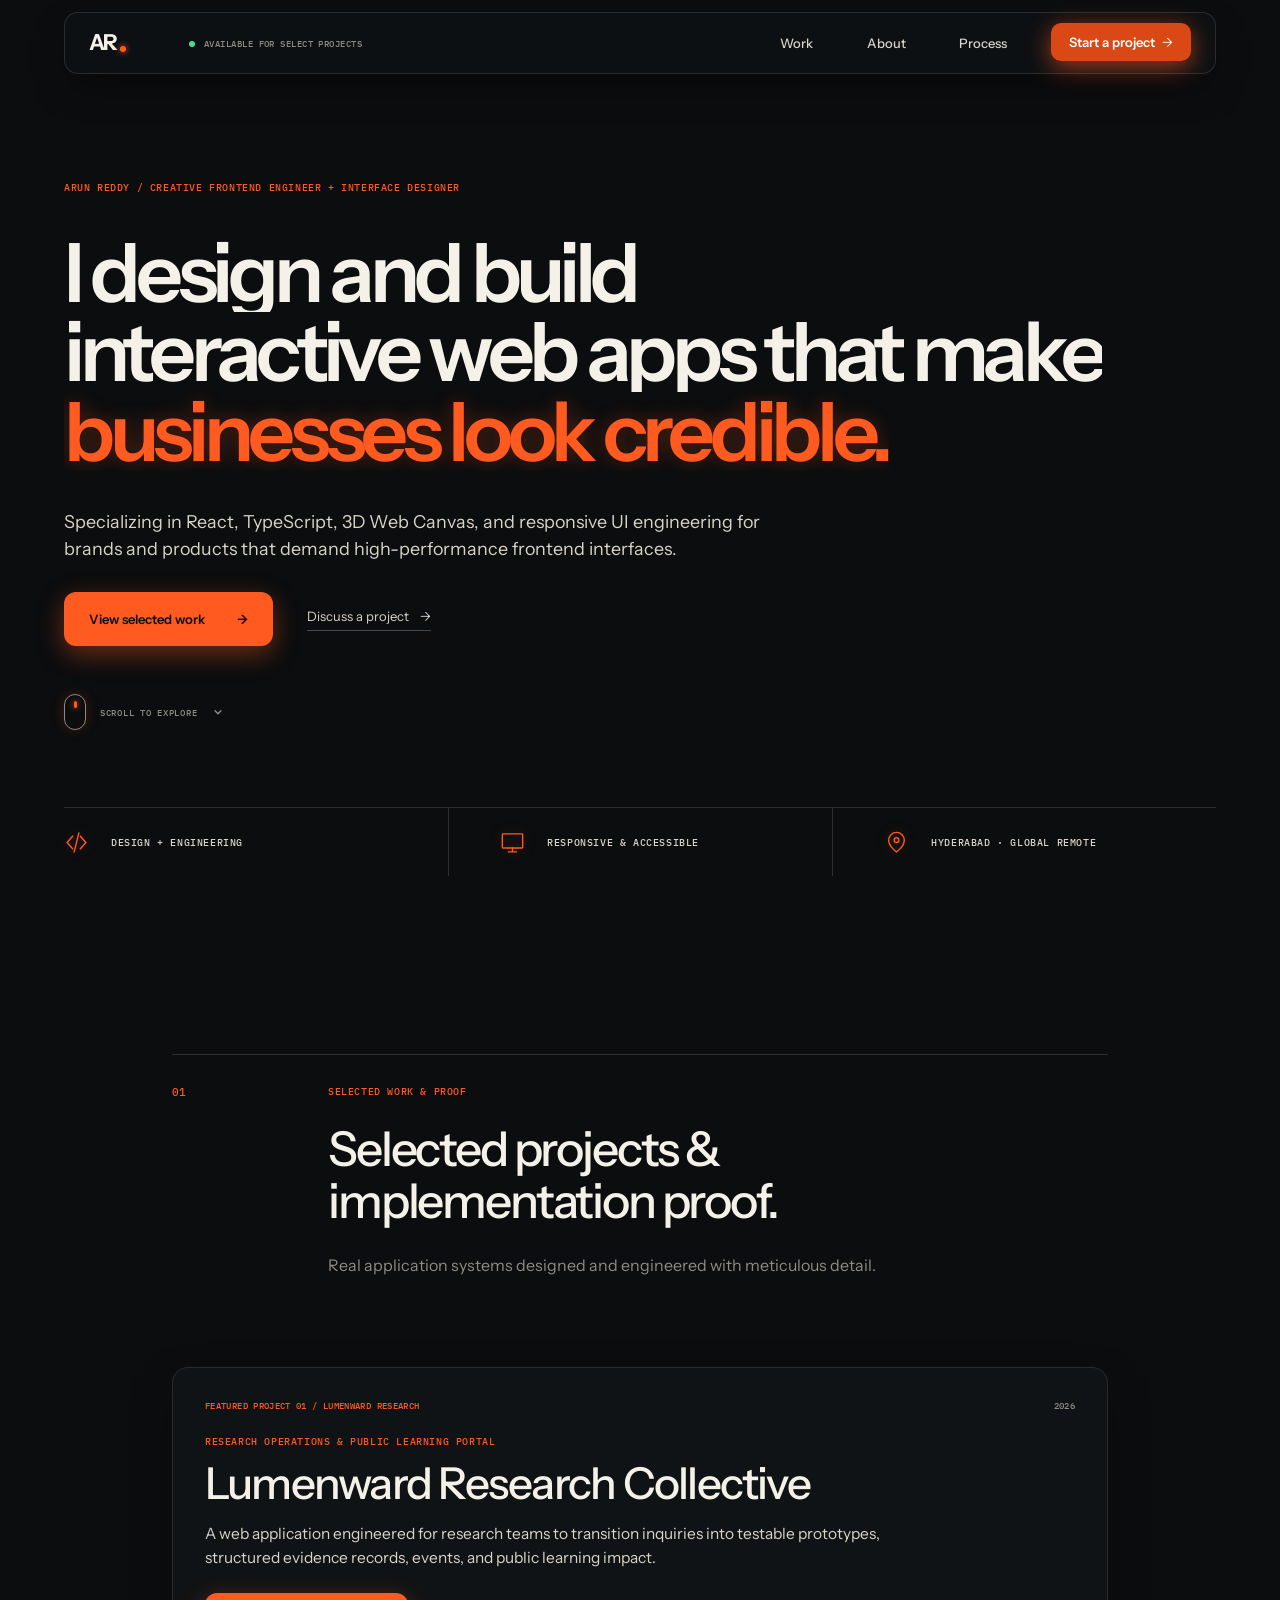
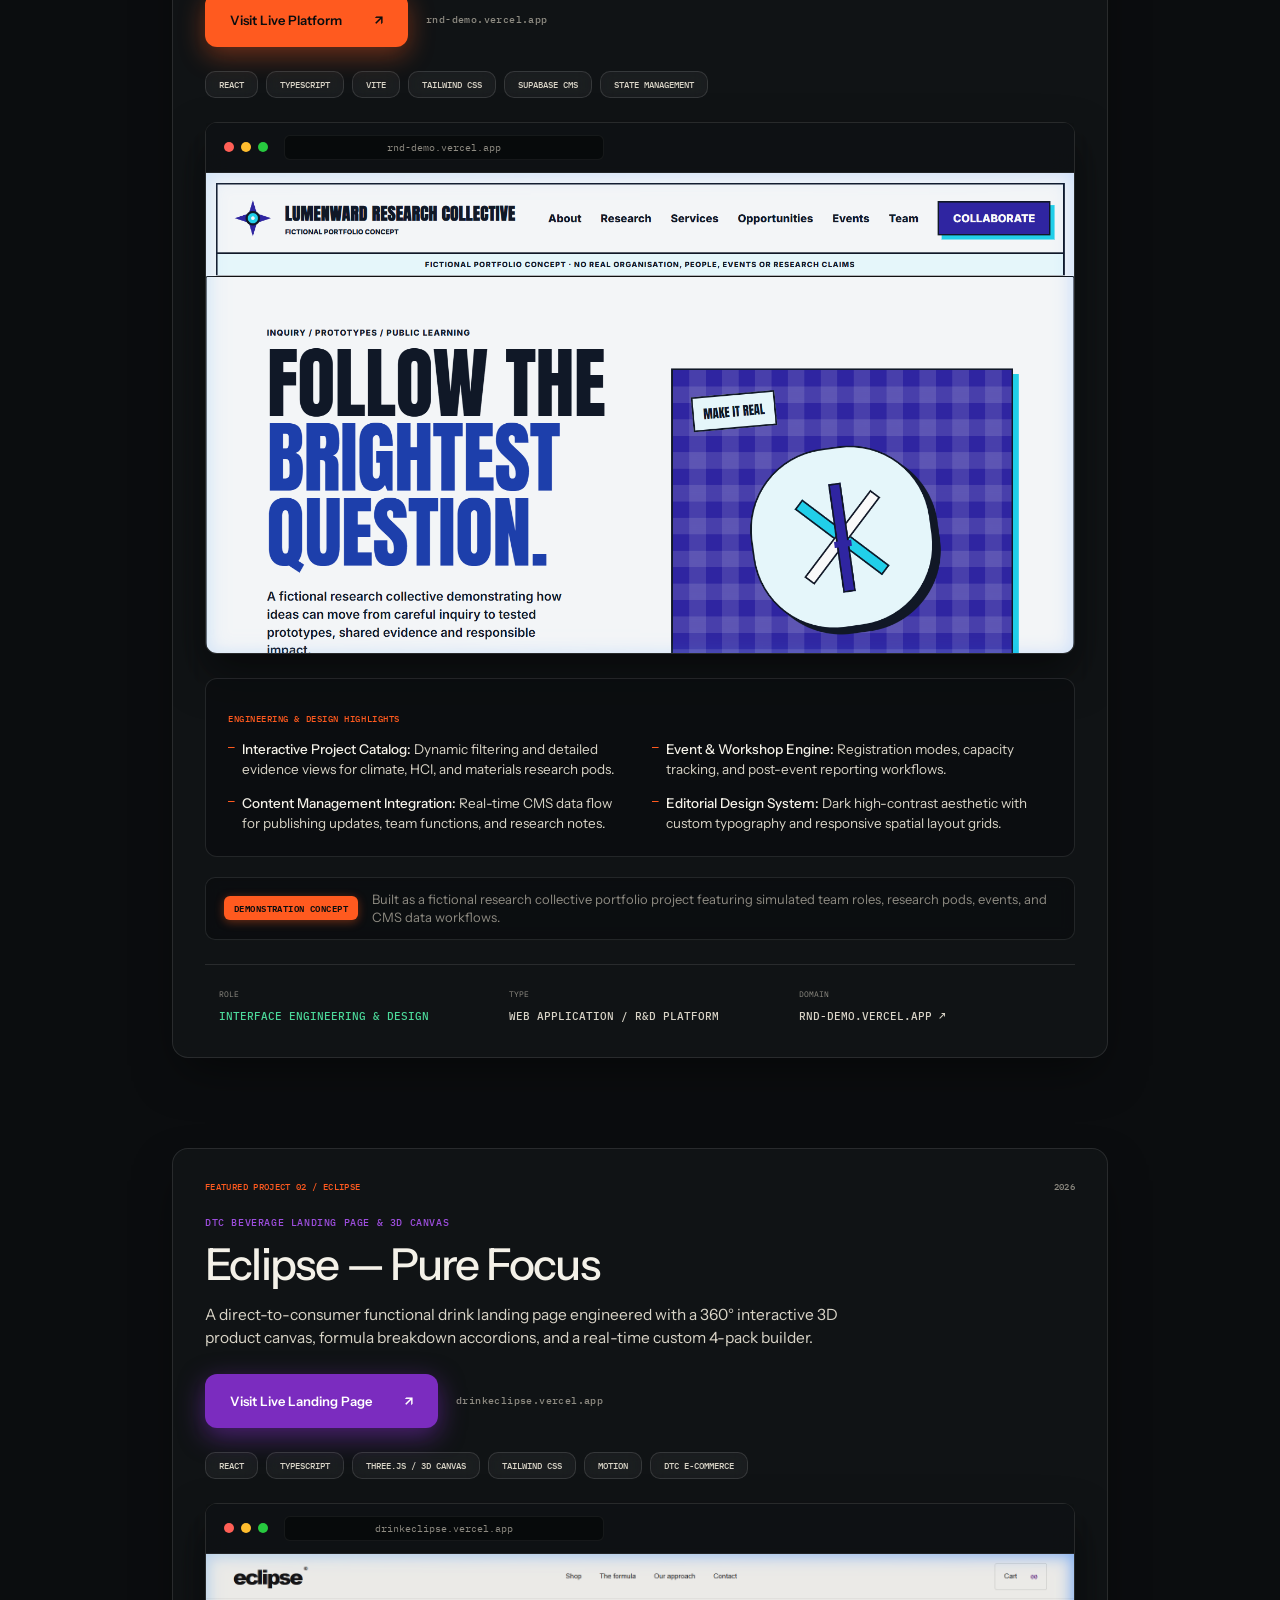
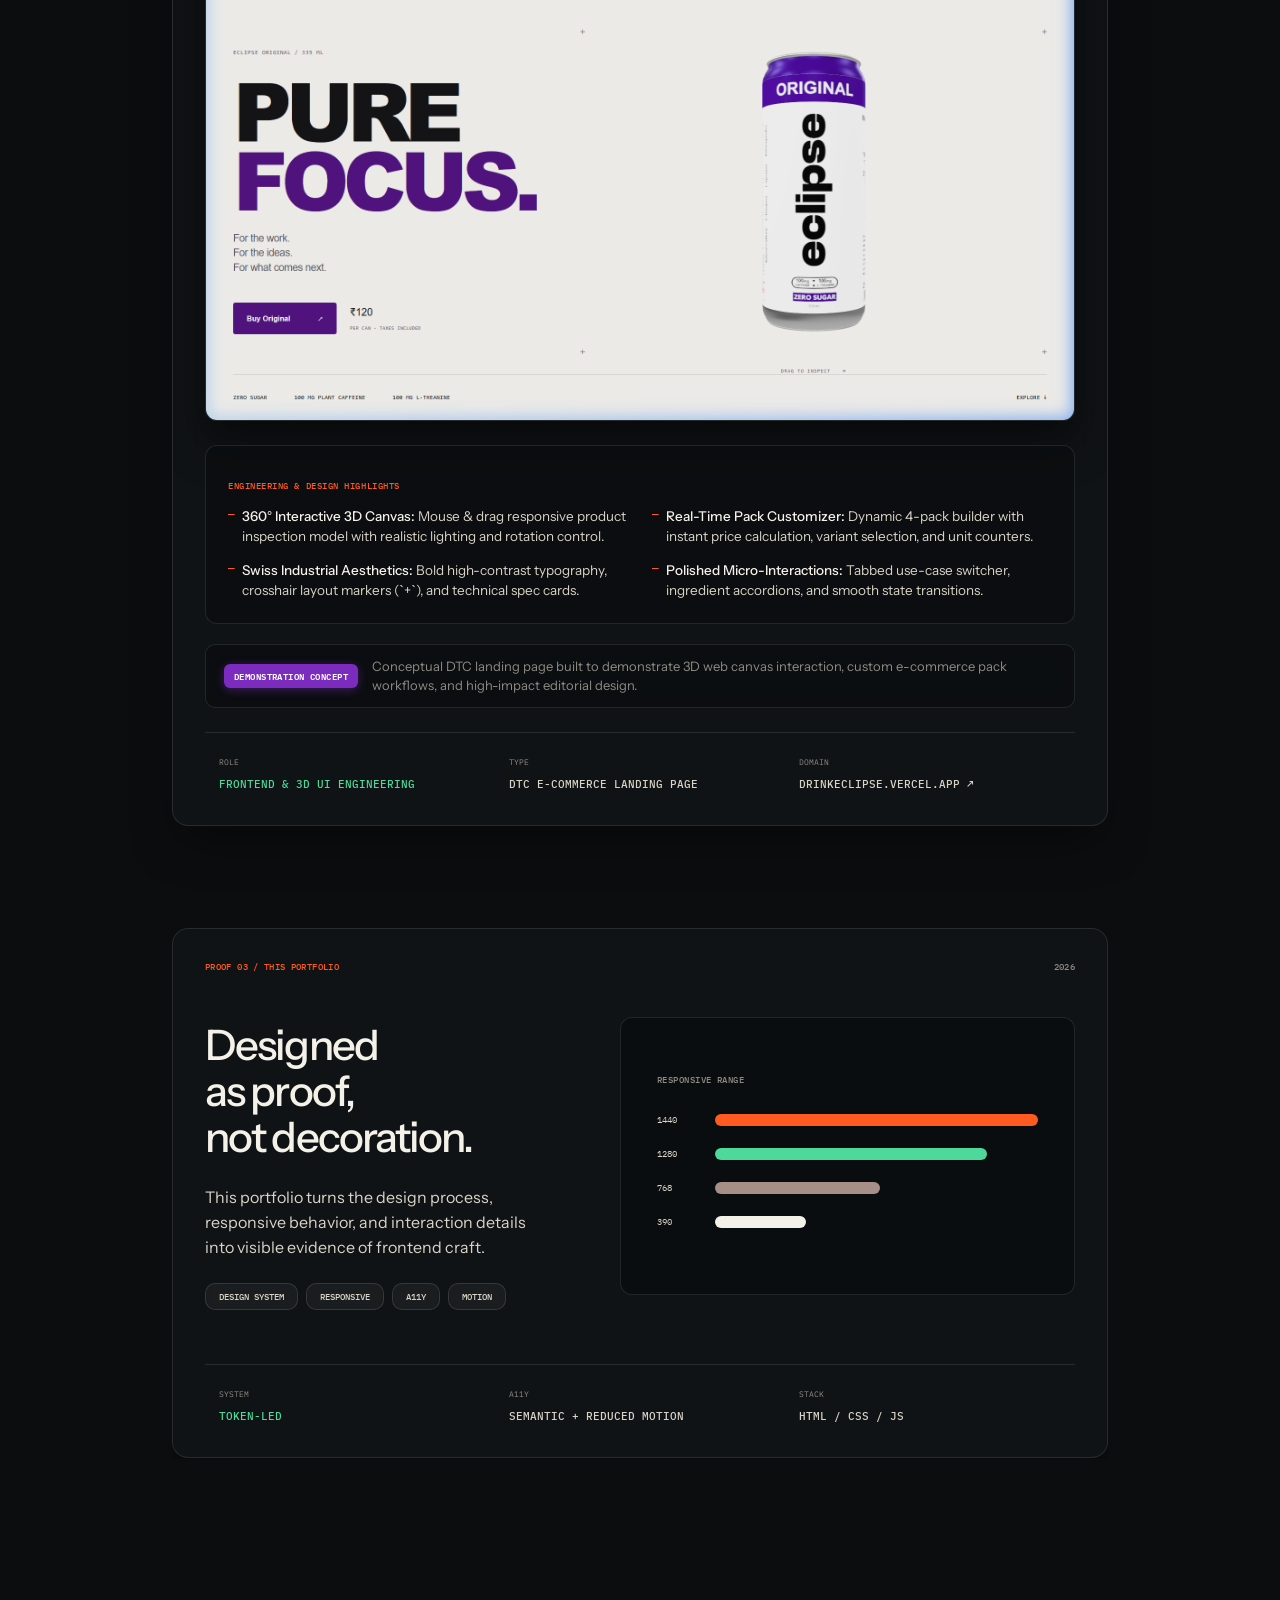
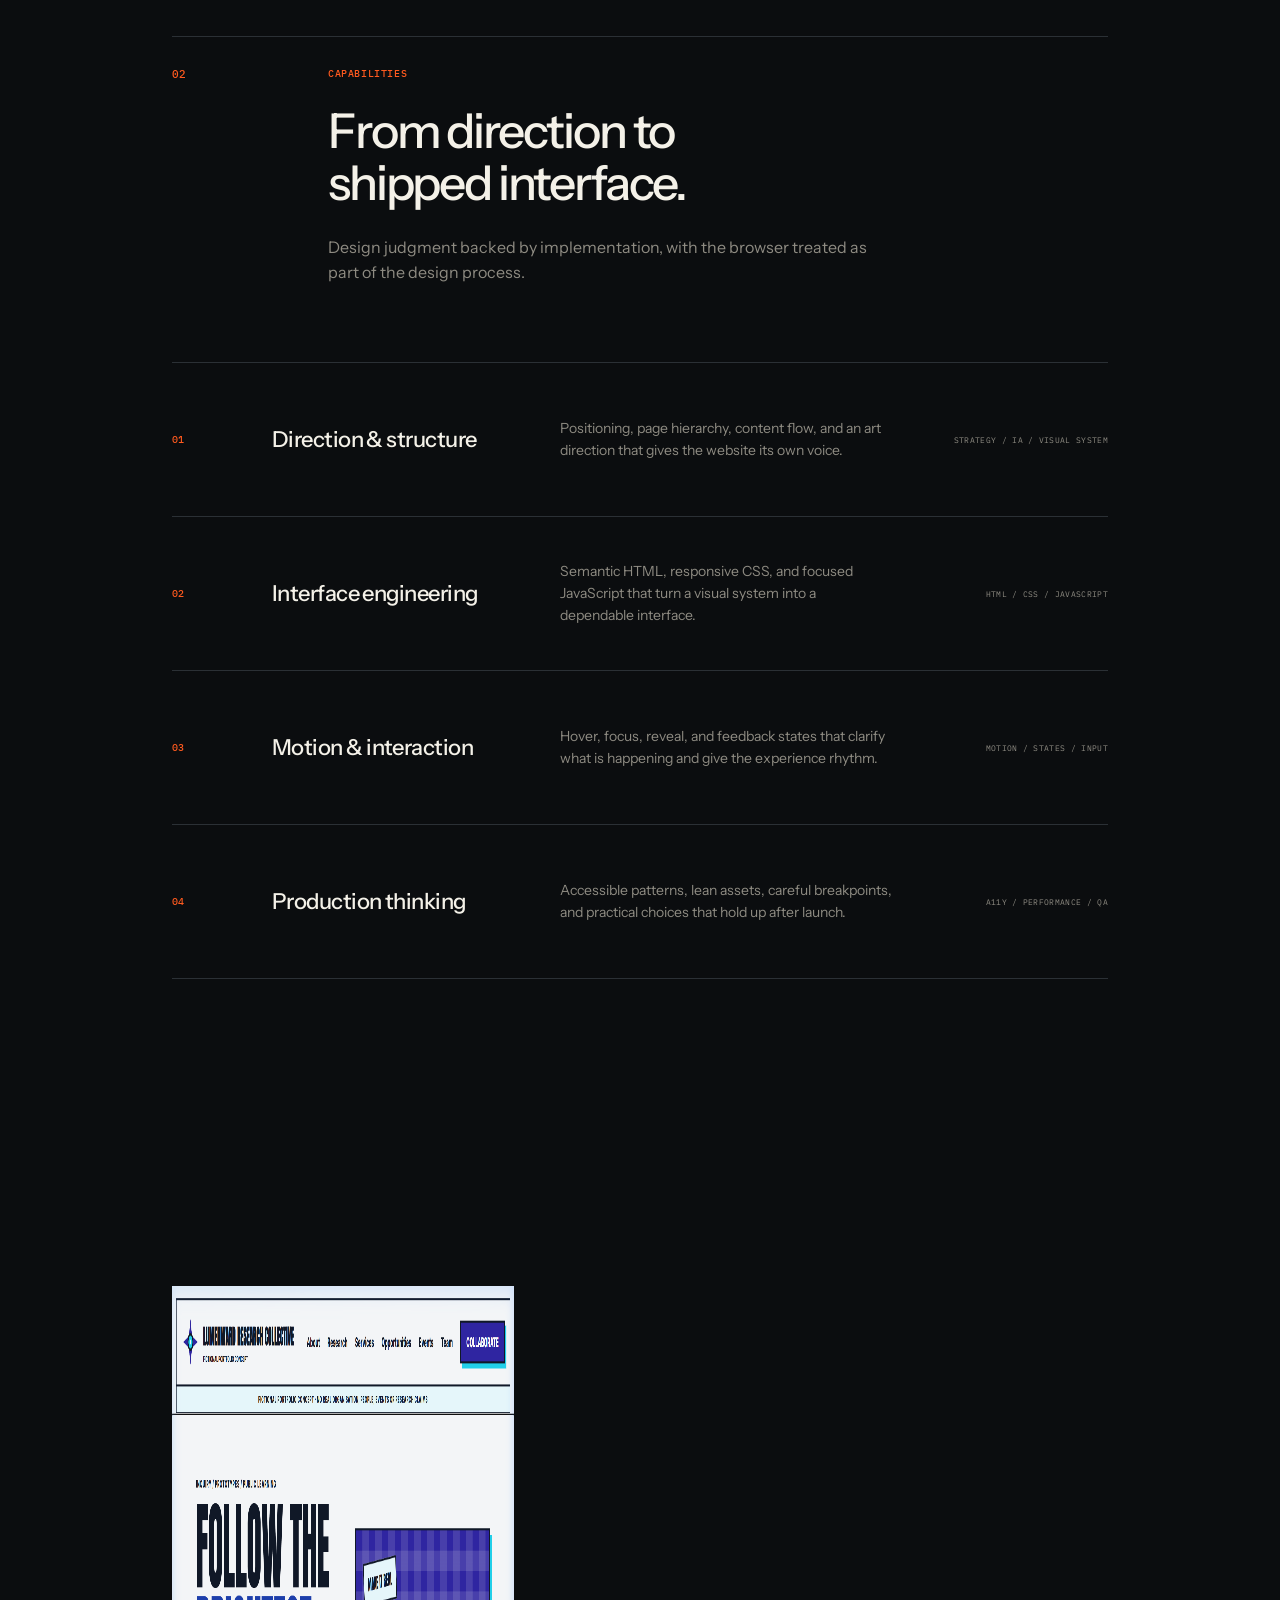
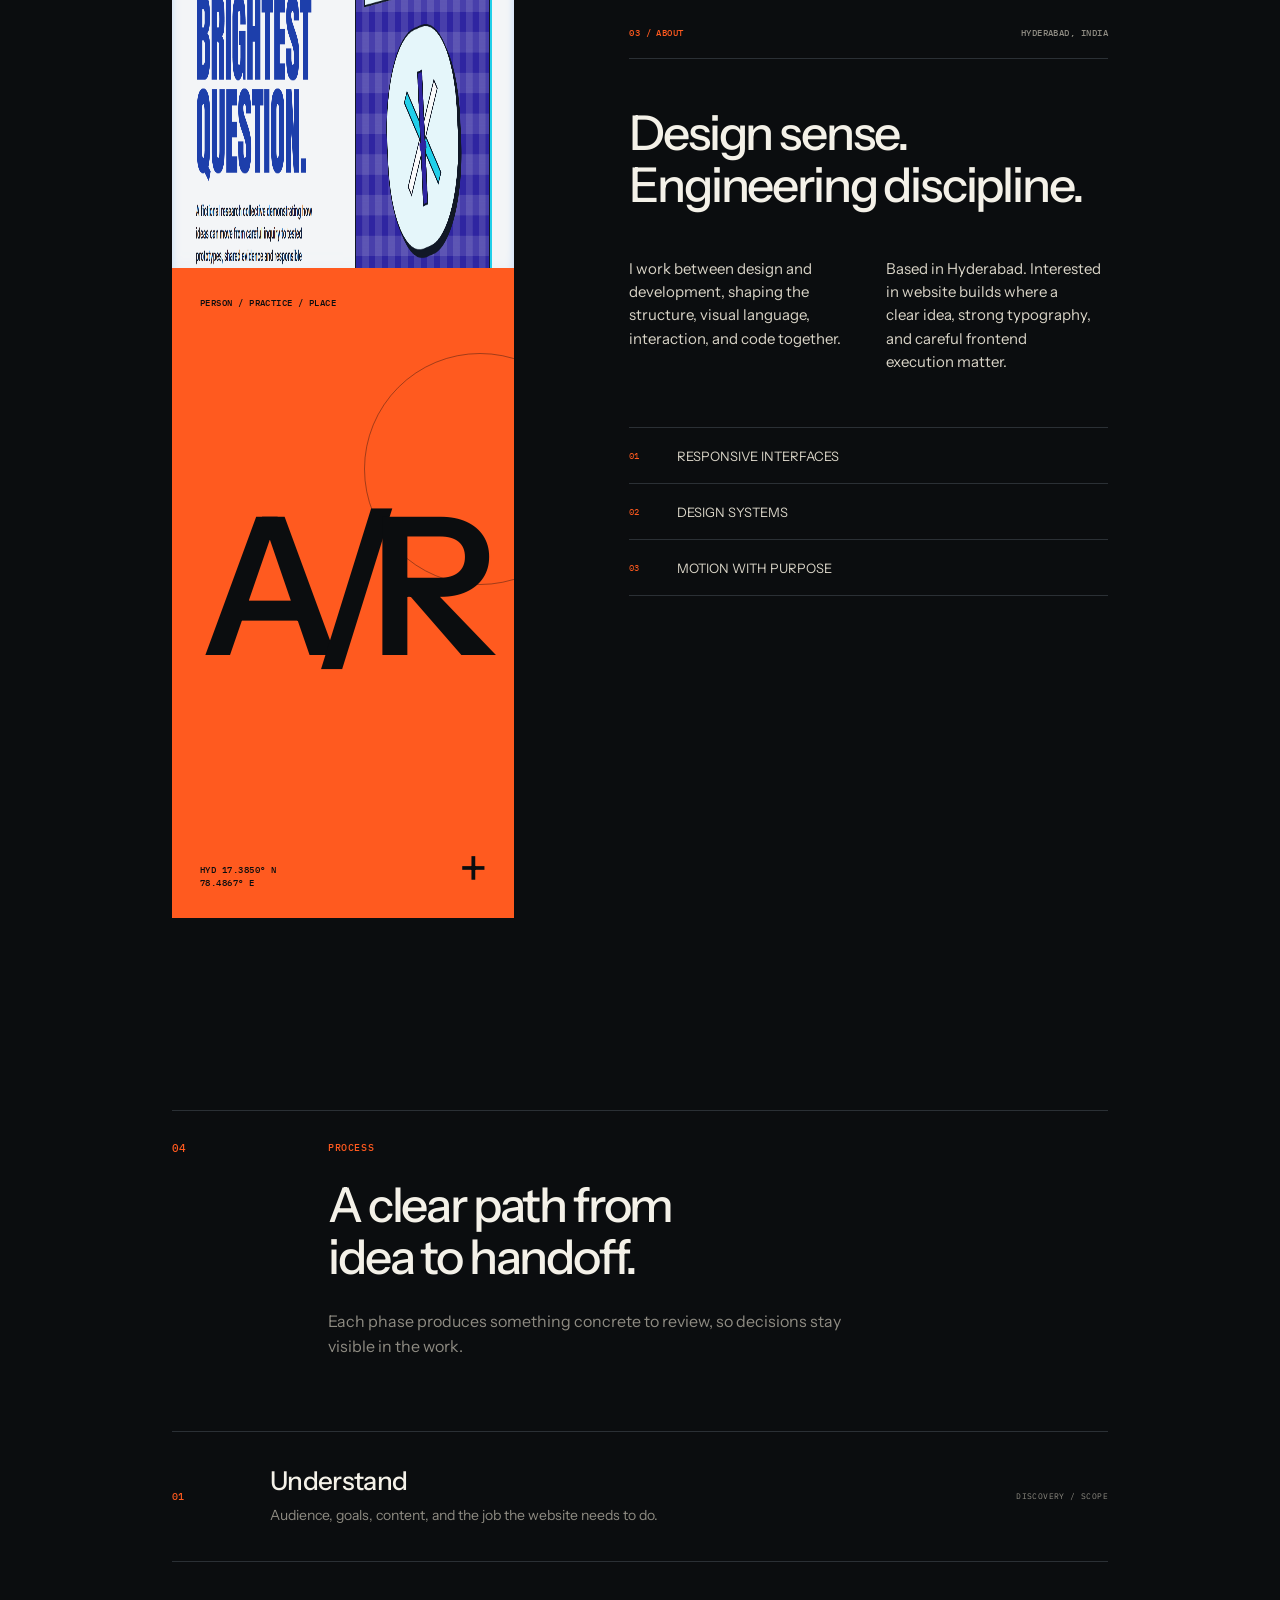
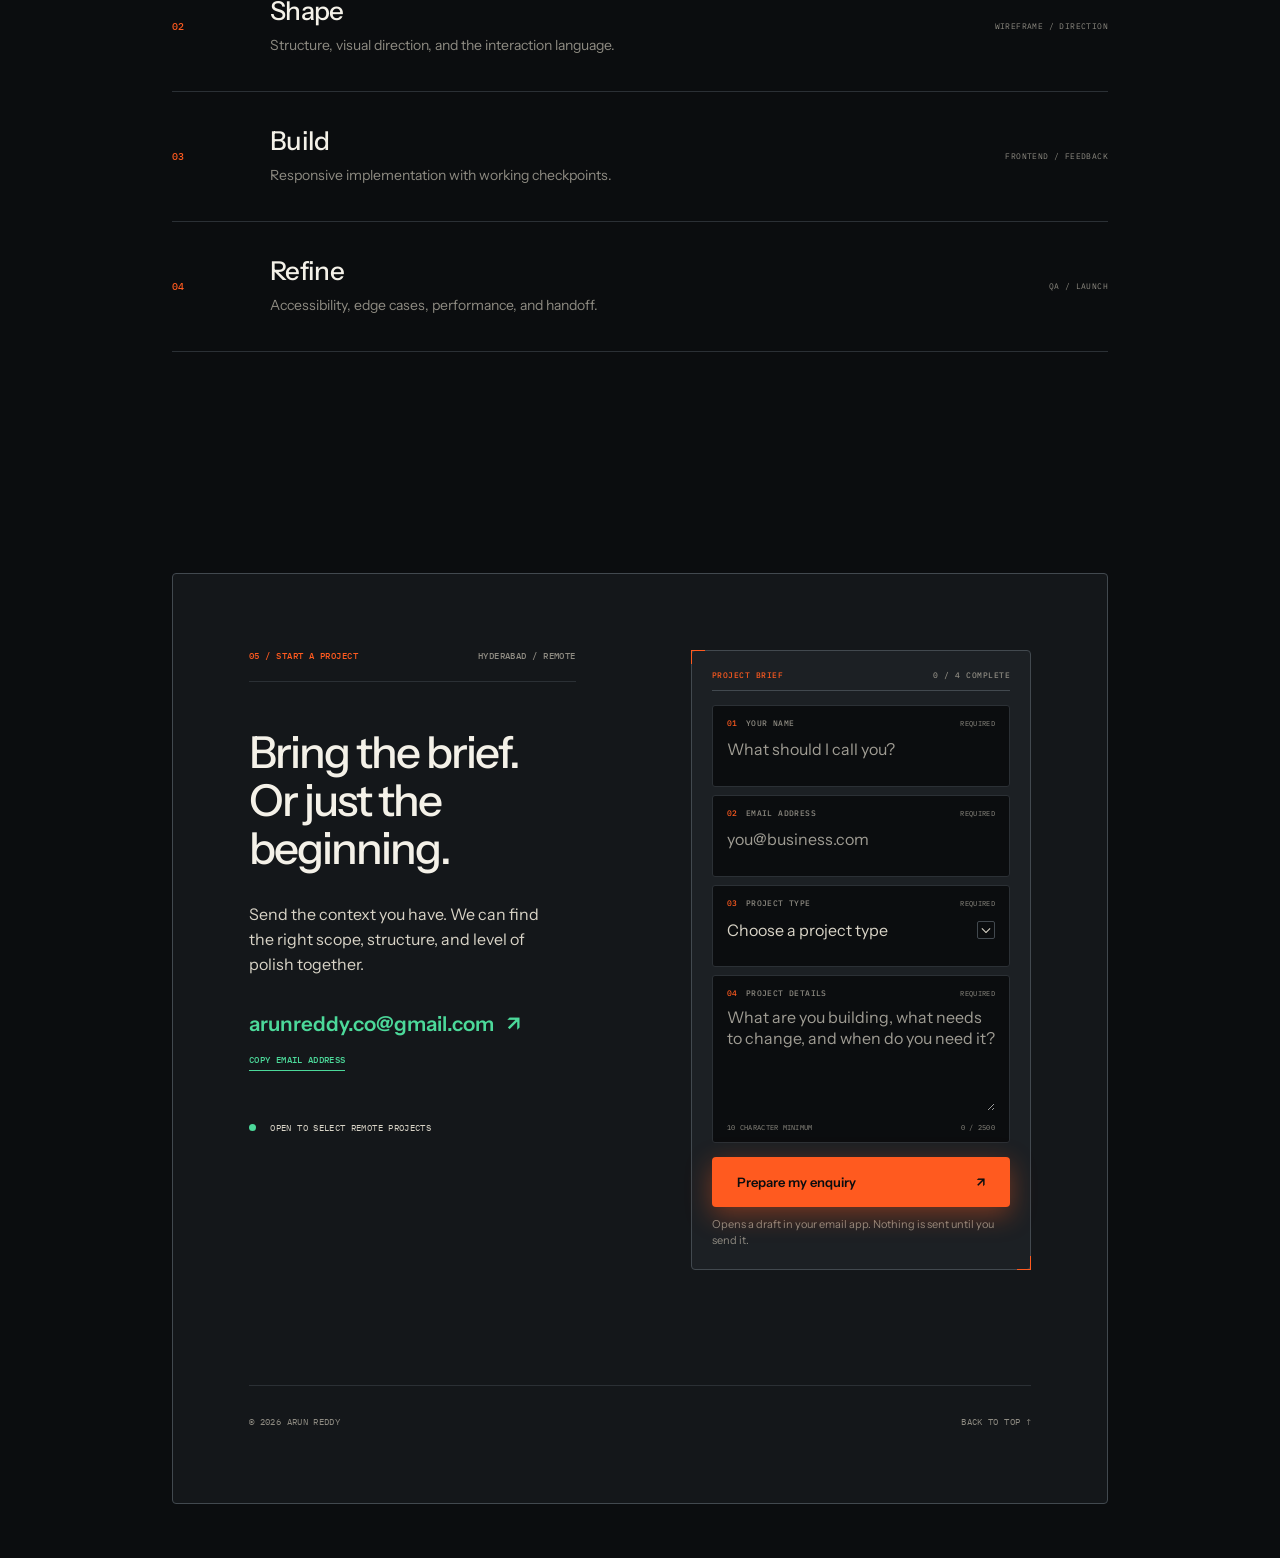
==== commit b84c4326: "feat: add photo container and Resend Cloudflare Function for direct email replies" ====
--- a/portfolio/index.html
+++ b/portfolio/index.html
@@ -299,7 +299,10 @@
     </section>
 
     <section class="section about shell" id="about" aria-labelledby="about-title">
-      <div class="about-mark reveal" aria-hidden="true"><span>Person / Practice / Place</span><strong>A/R</strong><small>HYD 17.3850° N<br>78.4867° E</small><i>+</i></div>
+      <div class="about-portrait-frame reveal">
+        <img class="about-portrait" src="assets/profile.jpg" alt="Arun Reddy — Creative Frontend Engineer & Interface Designer" width="480" height="600" loading="lazy" onerror="this.style.display='none'">
+        <div class="about-mark" aria-hidden="true"><span>Person / Practice / Place</span><strong>A/R</strong><small>HYD 17.3850° N<br>78.4867° E</small><i>+</i></div>
+      </div>
       <div class="about__copy reveal"><div class="about__meta"><span>03 / About</span><span>Hyderabad, India</span></div><h2 id="about-title">Design sense.<br>Engineering discipline.</h2><div class="about__text"><p>I work between design and development, shaping the structure, visual language, interaction, and code together.</p><p>Based in Hyderabad. Interested in website builds where a clear idea, strong typography, and careful frontend execution matter.</p></div><ul class="about__focus" aria-label="Areas of focus"><li><span>01</span>Responsive interfaces</li><li><span>02</span>Design systems</li><li><span>03</span>Motion with purpose</li></ul></div>
     </section>
 
--- a/portfolio/styles.css
+++ b/portfolio/styles.css
@@ -417,8 +417,12 @@
   .range-graphic { min-height: 250px; }
   .capability-row { min-height: 168px; grid-template-columns: 48px 1fr; gap: 14px 22px; padding-block: 24px; }
   .capability-row p { grid-column: 2; }
-  .about { grid-template-columns: 1fr; }
   .about-mark { width: min(100%, 600px); min-height: 560px; }
+  .about-portrait-frame { position: relative; width: min(100%, 600px); min-height: 560px; border-radius: 4px; overflow: hidden; border: 1px solid var(--line-strong); background: var(--surface); }
+  .about-portrait { width: 100%; height: 100%; object-fit: cover; filter: grayscale(20%) contrast(1.05); transition: filter 300ms ease; }
+  .about-portrait-frame:hover .about-portrait { filter: grayscale(0%) contrast(1); }
+  .about-portrait-frame .about-mark { position: absolute; inset: 0; pointer-events: none; background: rgba(11, 13, 15, 0.4); backdrop-filter: blur(2px); opacity: 0.15; transition: opacity 300ms ease; }
+  .about-portrait-frame:hover .about-mark { opacity: 0; }
   .about__copy { padding-top: 20px; }
   .contact__panel { grid-template-columns: 1fr; }
   .project-form { width: min(100%, 620px); }
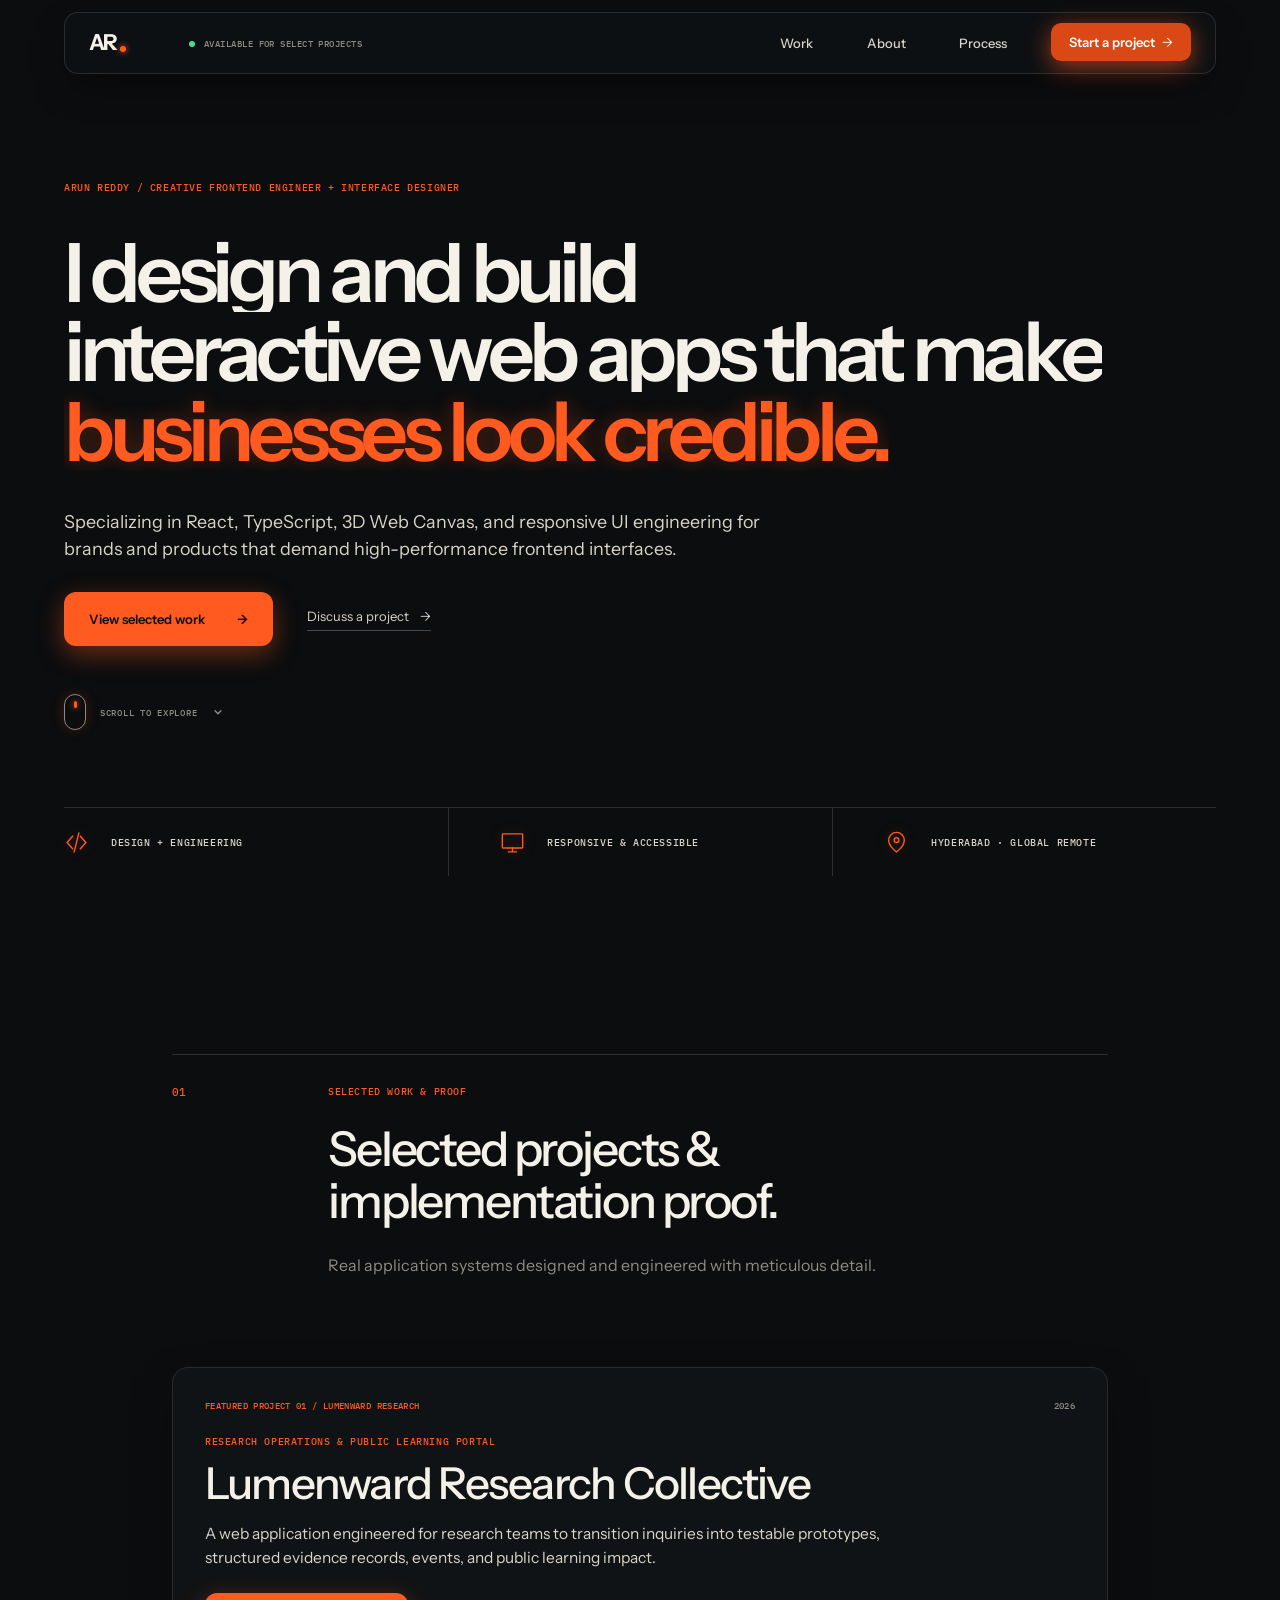
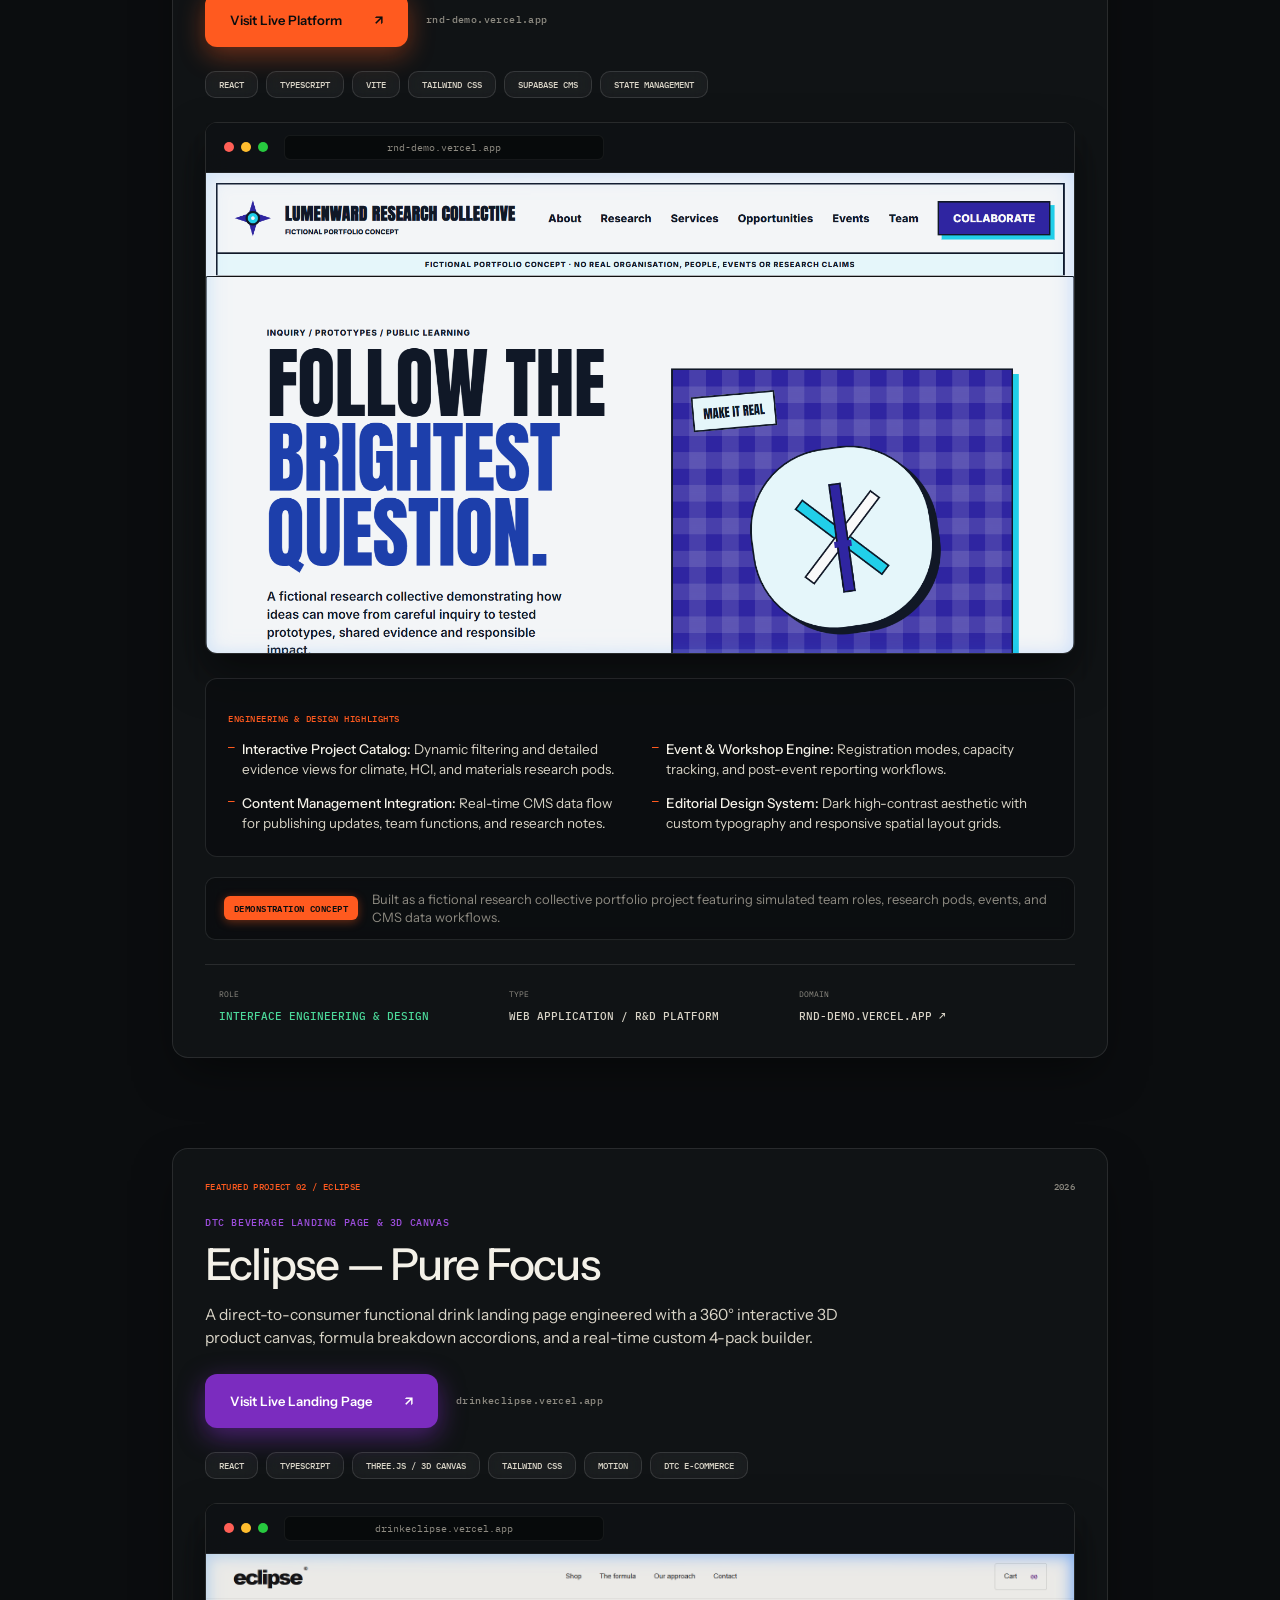
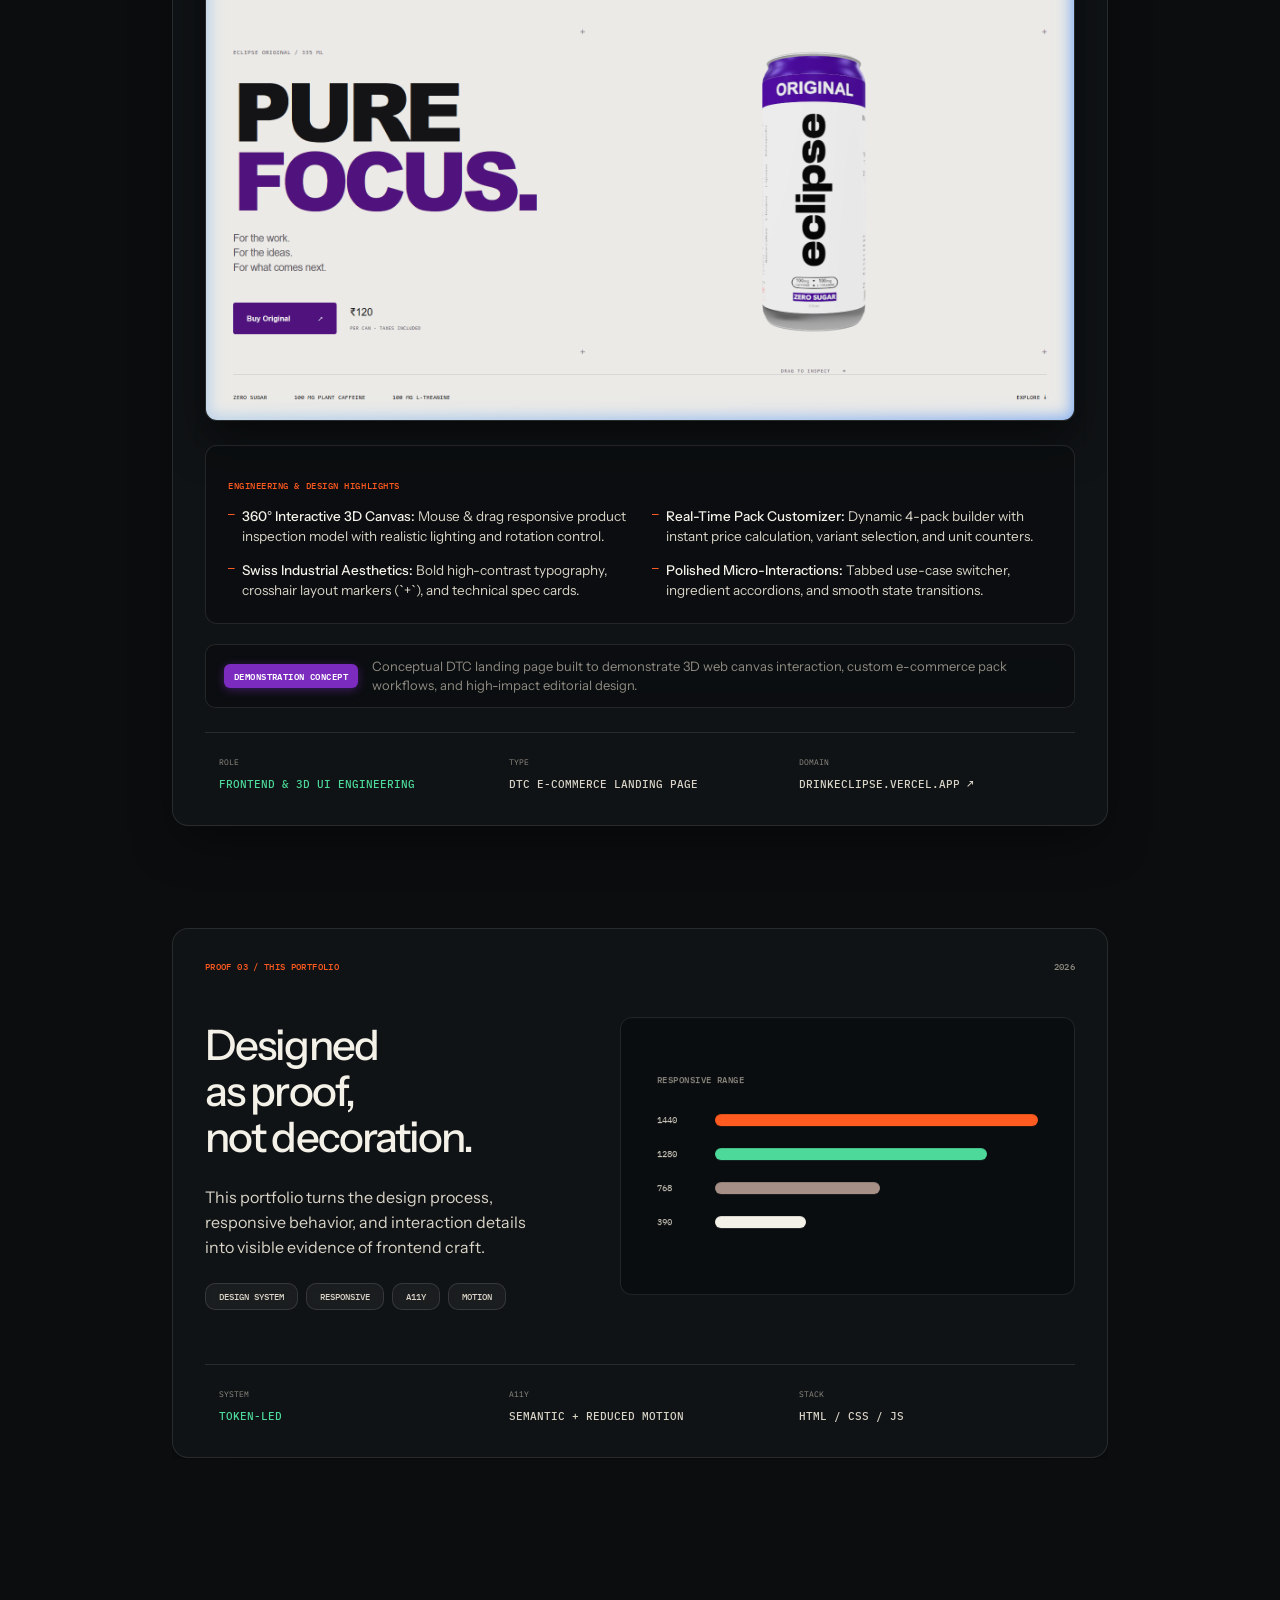
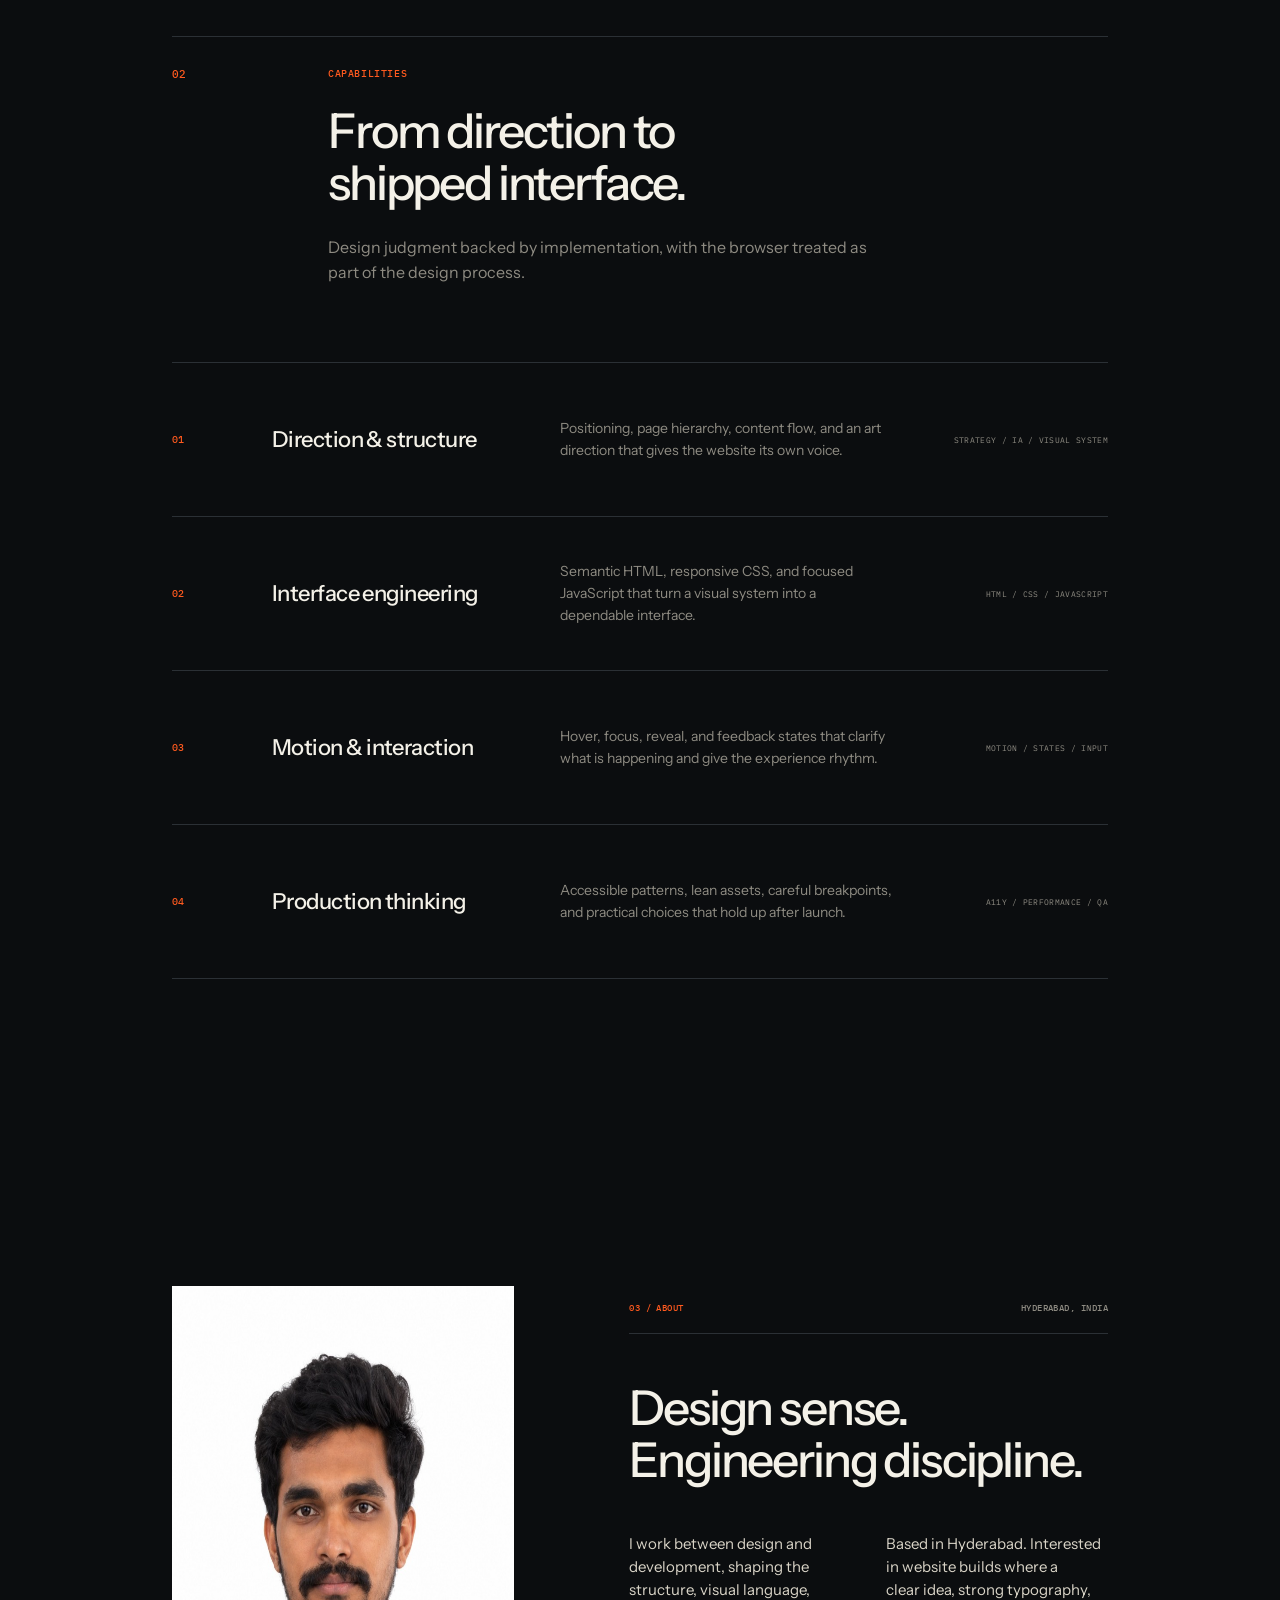
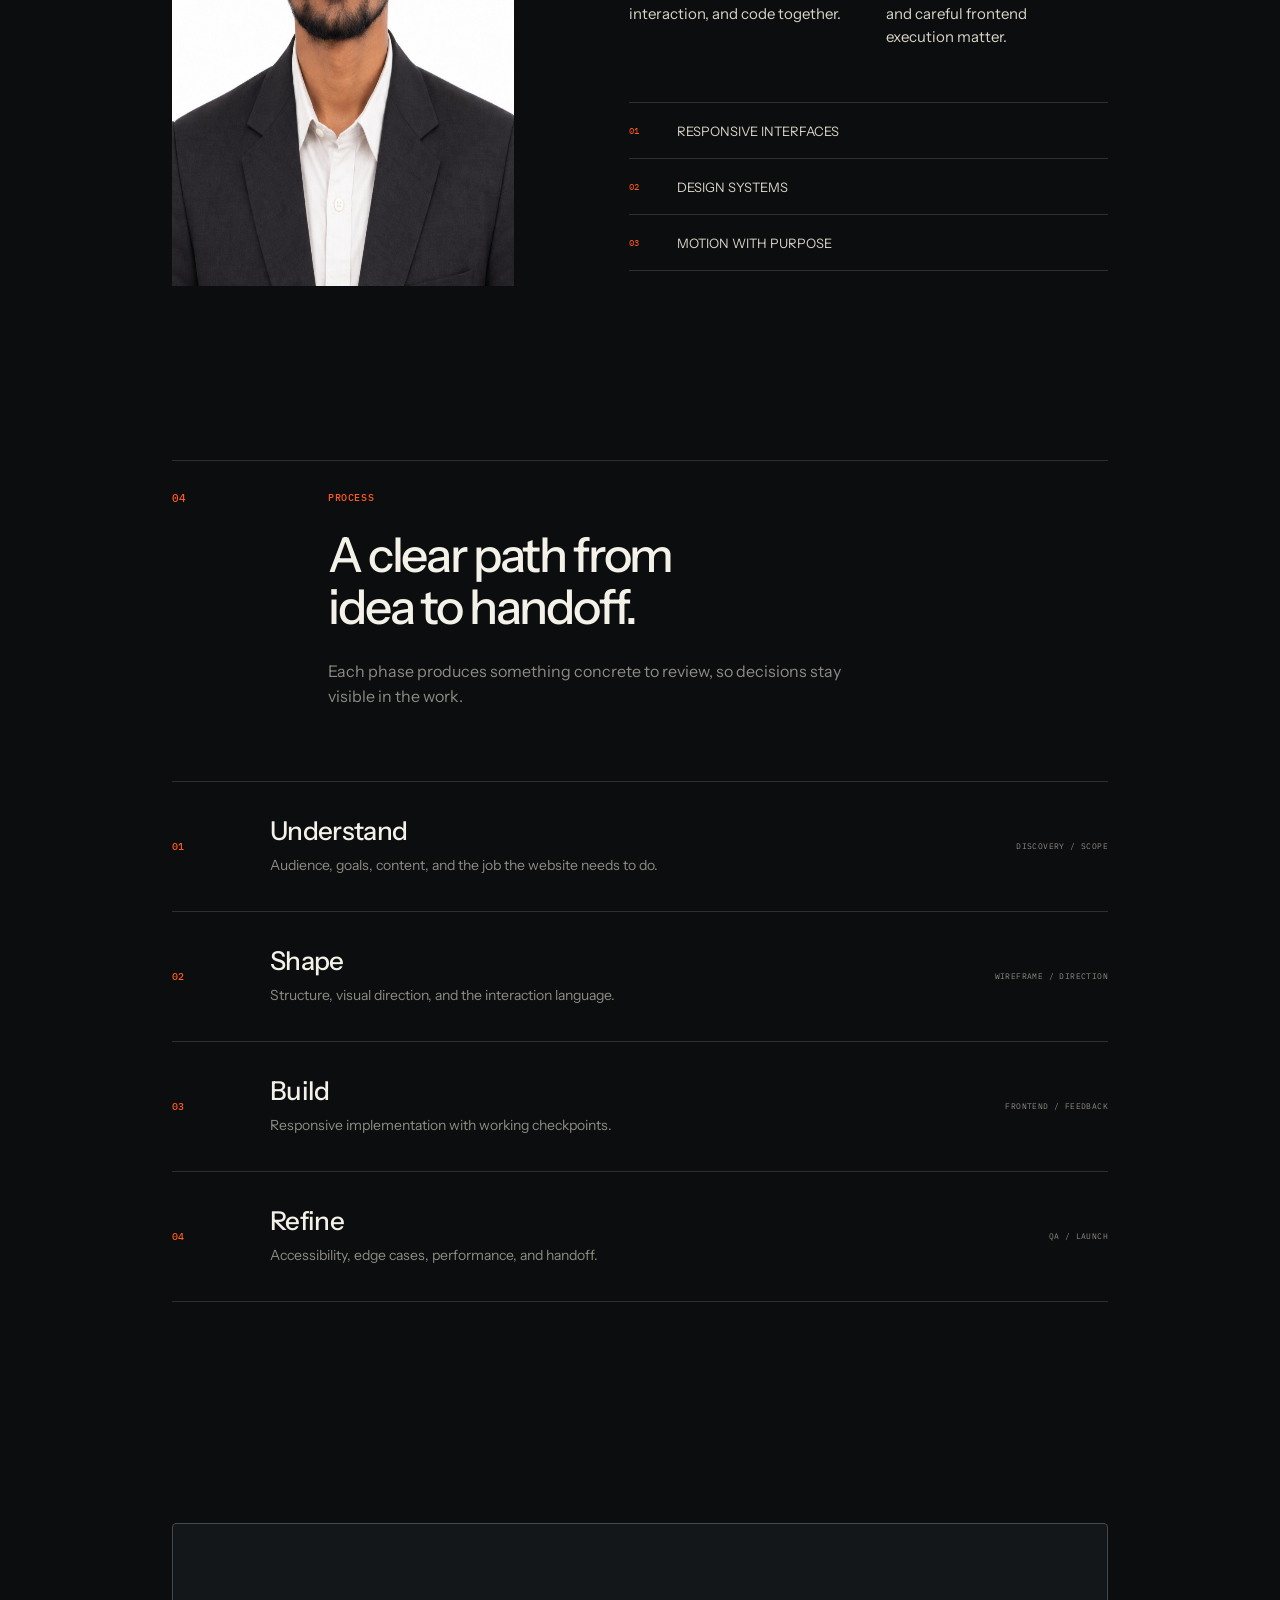
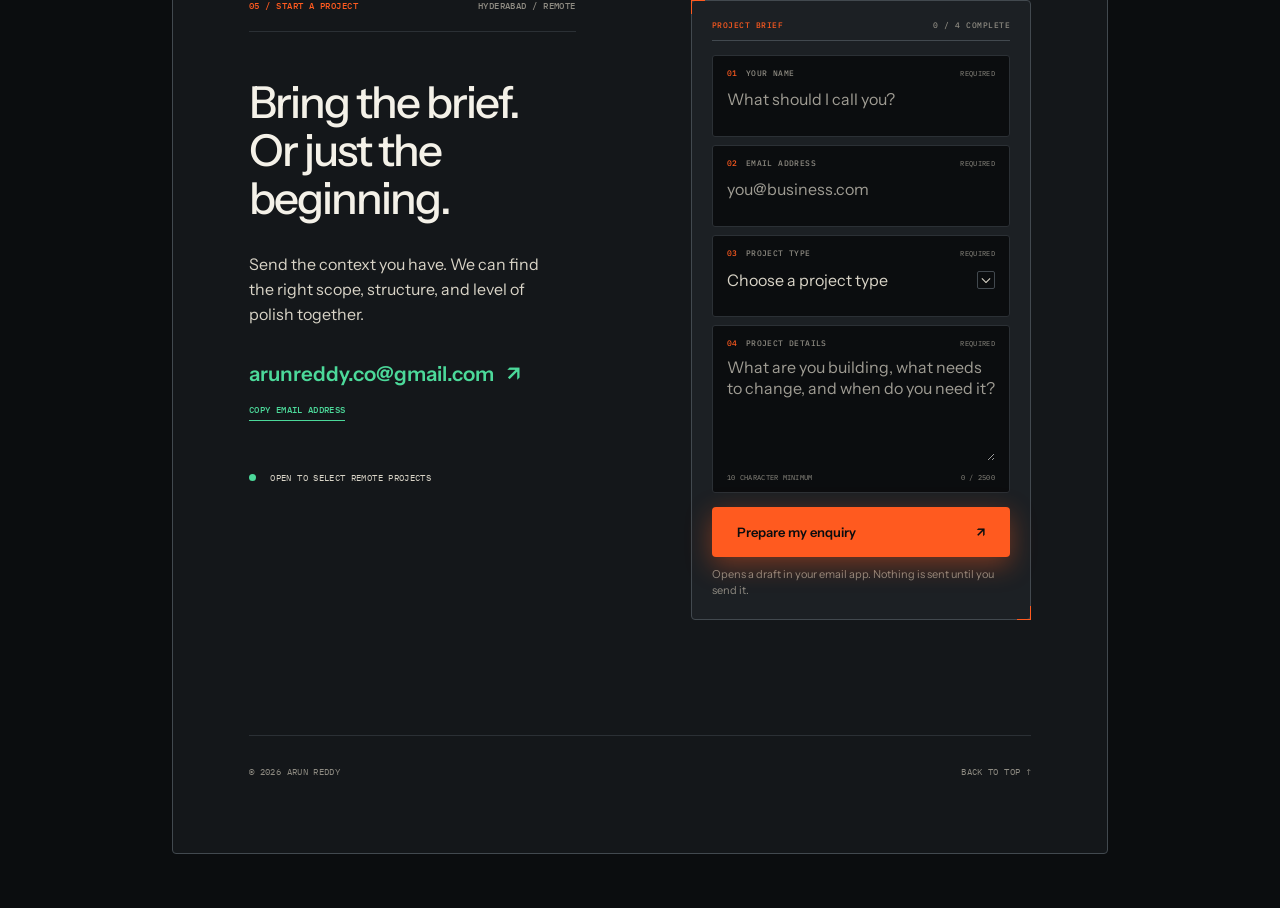
==== commit bd5ea935: "fix: remove orange A/R poster overlay completely for full photo clarity" ====
--- a/portfolio/index.html
+++ b/portfolio/index.html
@@ -300,8 +300,7 @@
 
     <section class="section about shell" id="about" aria-labelledby="about-title">
       <div class="about-portrait-frame reveal">
-        <img class="about-portrait" src="assets/profile.jpg" alt="Arun Reddy — Creative Frontend Engineer & Interface Designer" width="480" height="600" loading="lazy" onerror="this.style.display='none'">
-        <div class="about-mark" aria-hidden="true"><span>Person / Practice / Place</span><strong>A/R</strong><small>HYD 17.3850° N<br>78.4867° E</small><i>+</i></div>
+        <img class="about-portrait" src="assets/profile.jpg" alt="Arun Reddy — Creative Frontend Engineer & Interface Designer" width="480" height="600" loading="lazy">
       </div>
       <div class="about__copy reveal"><div class="about__meta"><span>03 / About</span><span>Hyderabad, India</span></div><h2 id="about-title">Design sense.<br>Engineering discipline.</h2><div class="about__text"><p>I work between design and development, shaping the structure, visual language, interaction, and code together.</p><p>Based in Hyderabad. Interested in website builds where a clear idea, strong typography, and careful frontend execution matter.</p></div><ul class="about__focus" aria-label="Areas of focus"><li><span>01</span>Responsive interfaces</li><li><span>02</span>Design systems</li><li><span>03</span>Motion with purpose</li></ul></div>
     </section>
--- a/portfolio/styles.css
+++ b/portfolio/styles.css
@@ -417,12 +417,9 @@
   .range-graphic { min-height: 250px; }
   .capability-row { min-height: 168px; grid-template-columns: 48px 1fr; gap: 14px 22px; padding-block: 24px; }
   .capability-row p { grid-column: 2; }
-  .about-mark { width: min(100%, 600px); min-height: 560px; }
-  .about-portrait-frame { position: relative; width: min(100%, 600px); min-height: 560px; border-radius: 4px; overflow: hidden; border: 1px solid var(--line-strong); background: var(--surface); }
-  .about-portrait { width: 100%; height: 100%; object-fit: cover; filter: grayscale(20%) contrast(1.05); transition: filter 300ms ease; }
-  .about-portrait-frame:hover .about-portrait { filter: grayscale(0%) contrast(1); }
-  .about-portrait-frame .about-mark { position: absolute; inset: 0; pointer-events: none; background: rgba(11, 13, 15, 0.4); backdrop-filter: blur(2px); opacity: 0.15; transition: opacity 300ms ease; }
-  .about-portrait-frame:hover .about-mark { opacity: 0; }
+  .about-portrait-frame { position: relative; width: min(100%, 540px); aspect-ratio: 4 / 5; border-radius: 6px; overflow: hidden; border: 1px solid var(--line-strong); background: var(--surface); }
+  .about-portrait { width: 100%; height: 100%; object-fit: cover; object-position: center top; transition: transform 400ms var(--ease-out); }
+  .about-portrait-frame:hover .about-portrait { transform: scale(1.03); }
   .about__copy { padding-top: 20px; }
   .contact__panel { grid-template-columns: 1fr; }
   .project-form { width: min(100%, 620px); }
